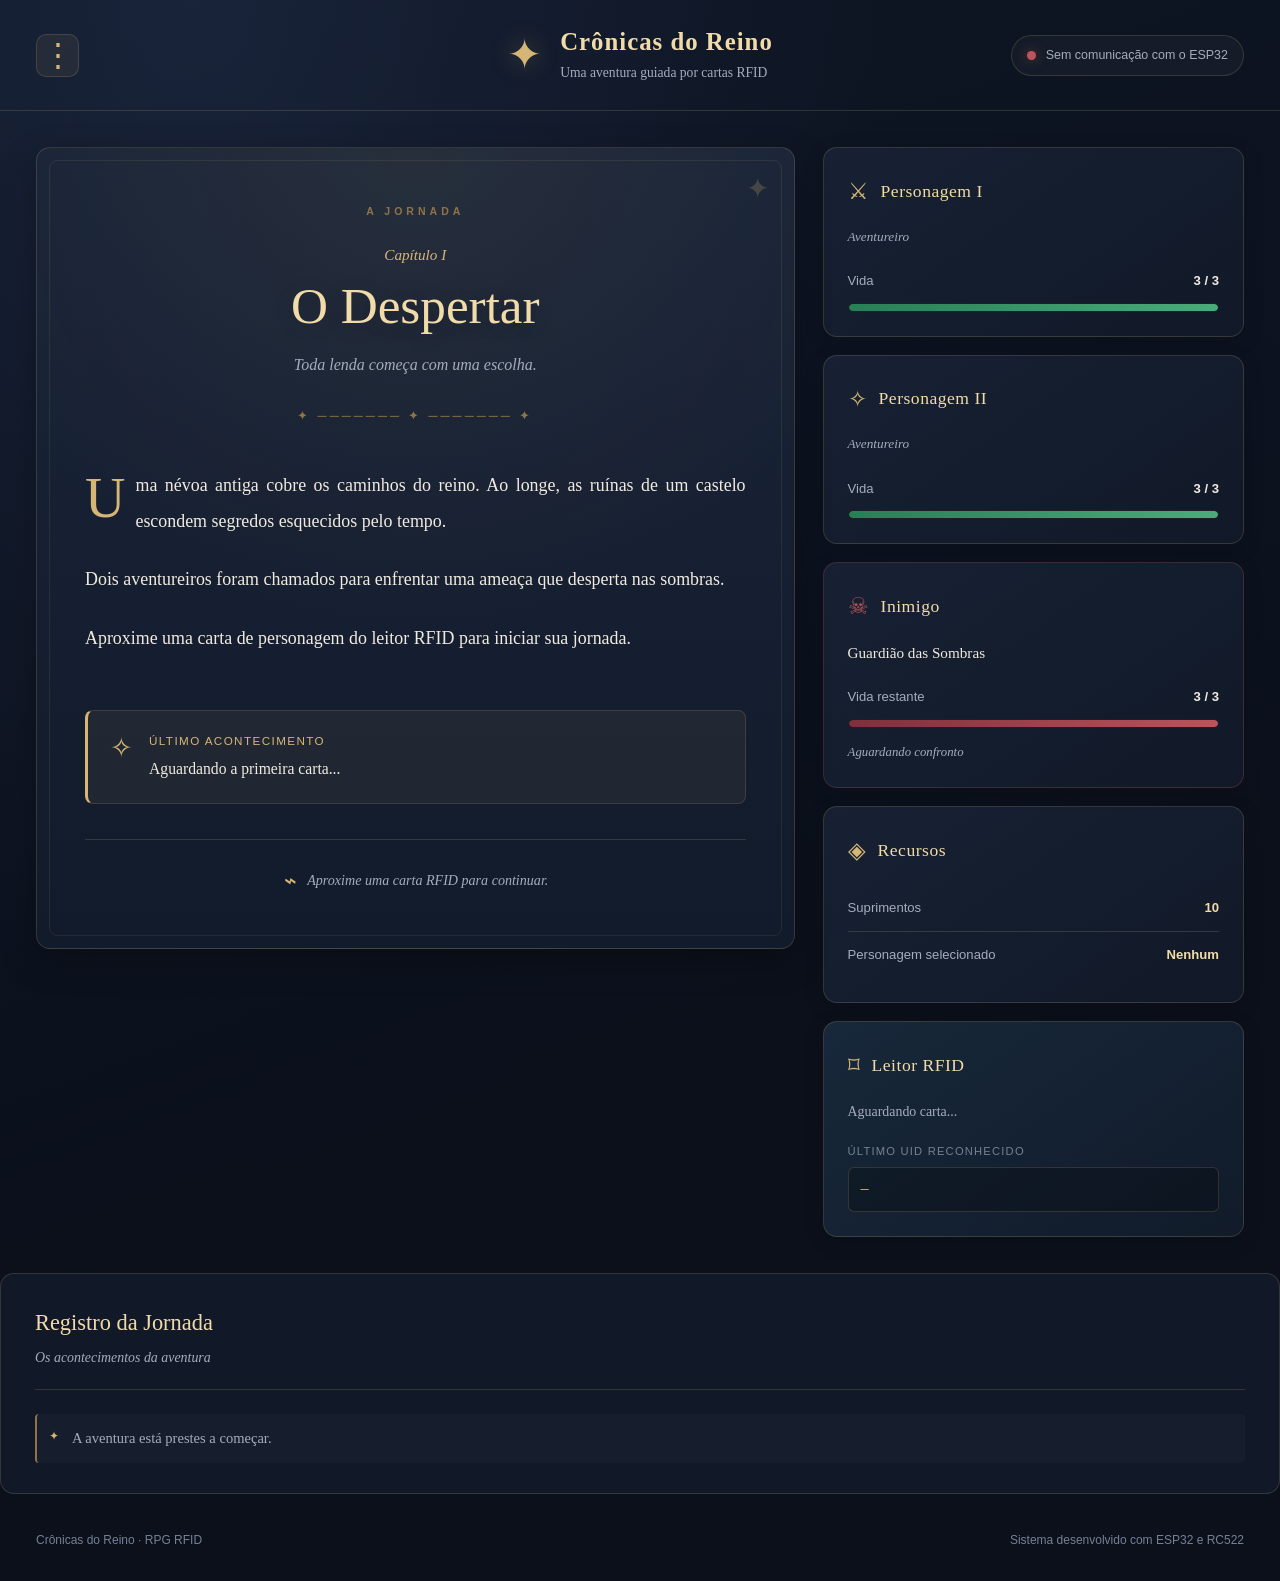
==== data/index.html @ 1817a009 "Commit interface" ====
<!DOCTYPE html>
<html lang="pt-BR">
<head>
    <meta charset="UTF-8">
    <meta name="viewport" content="width=device-width, initial-scale=1.0">

    <title>RPG RFID | Crônicas do Reino</title>

    <link rel="stylesheet" href="style.css">
    <script src="script.js" defer></script>
</head>

<body>

    <!-- CABEÇALHO -->
    
<header class="cabecalho">

    <!-- Botão que abre o menu -->
    <button
        type="button"
        id="botao-menu"
        class="botao-menu"
        aria-label="Abrir menu de histórias"
        aria-controls="menu-historias"
        aria-expanded="false">
        &#8942;
    </button>

    <!-- Título centralizado -->
    <div class="marca">
        <span class="marca-simbolo" aria-hidden="true">✦</span>

        <div>
            <h1>Crônicas do Reino</h1>
            <p>Uma aventura guiada por cartas RFID</p>
        </div>
    </div>

    <!-- Conexão com ESP32 -->
    <div class="conexao" role="status">
        <span
            id="indicador-conexao"
            class="indicador-conexao"></span>

        <span id="status-conexao">
            Conectando ao ESP32...
        </span>
    </div>

</header>


<!-- Fundo escuro ao abrir o menu -->
<div
    id="fundo-menu"
    class="fundo-menu"
    hidden>
</div>

<!-- Menu lateral de histórias -->
<aside
    id="menu-historias"
    class="menu-historias"
    aria-label="Editor de histórias"
    hidden>

    <div class="menu-cabecalho">
        <div>
            <span class="etiqueta">ARQUIVOS DO REINO</span>
            <h2>Livro das Crônicas</h2>
        </div>

        <button
            type="button"
            id="fechar-menu"
            class="fechar-menu"
            aria-label="Fechar menu">
            &times;
        </button>
    </div>

    <p class="menu-descricao">
        Registre as lendas do reino e o passado
        dos aventureiros.
    </p>
  <a href="./campanha.html" class="link-campanha">
    📖 Iniciar campanha
</a>

    <!-- História geral -->
    <section class="secao-historia">
        <h3>✦ História do RPG</h3>

        <label for="editor-historia-rpg">
            História do reino
        </label>

        <textarea
            id="editor-historia-rpg"
            rows="7"
            placeholder="Há muito tempo, um reino nasceu entre as montanhas..."></textarea>

        <button
            type="button"
            class="botao-salvar"
            data-historia="rpg">
            Salvar história
        </button>

        <div class="historia-salva">
            <h4>História registrada</h4>

            <p id="visualizacao-rpg">
                Nenhuma história registrada.
            </p>
        </div>
    </section>

    <!-- Personagem 1 -->
    <section class="secao-historia">
        <h3>⚔ Personagem I</h3>

        <label for="editor-historia-p1">
            Passado do primeiro aventureiro
        </label>

        <textarea
            id="editor-historia-p1"
            rows="6"
            placeholder="Antes de iniciar sua jornada, este aventureiro..."></textarea>

        <button
            type="button"
            class="botao-salvar"
            data-historia="p1">
            Salvar personagem
        </button>

        <div class="historia-salva">
            <h4>História registrada</h4>

            <p id="visualizacao-p1">
                Nenhuma história registrada.
            </p>
        </div>
    </section>

    <!-- Personagem 2 -->
    <section class="secao-historia">
        <h3>✧ Personagem II</h3>

        <label for="editor-historia-p2">
            Passado do segundo aventureiro
        </label>

        <textarea
            id="editor-historia-p2"
            rows="6"
            placeholder="Seu destino mudou quando descobriu..."></textarea>

        <button
            type="button"
            class="botao-salvar"
            data-historia="p2">
            Salvar personagem
        </button>

        <div class="historia-salva">
            <h4>História registrada</h4>

            <p id="visualizacao-p2">
                Nenhuma história registrada.
            </p>
        </div>
    </section>

    <p id="mensagem-salvamento"
       class="mensagem-salvamento"
       role="status"
       aria-live="polite"></p>

</aside>


    <!-- CONTEÚDO PRINCIPAL -->
    <main class="layout-jogo">

        <!-- ÁREA DA HISTÓRIA -->
        <section class="painel-narrativa"
                 aria-labelledby="titulo-capitulo">

            <div class="cabecalho-capitulo">
                <span class="etiqueta">A JORNADA</span>

                <p id="numero-capitulo">
                    Capítulo I
                </p>

                <h2 id="titulo-capitulo">
                    O Despertar
                </h2>

                <p id="subtitulo-capitulo">
                    Toda lenda começa com uma escolha.
                </p>
            </div>

            <!-- TEXTO DA NARRATIVA -->
            <article class="historia">
                <div id="texto-narrativa"
                     class="texto-narrativa"
                     aria-live="polite"
                     aria-atomic="true">

                    <p>
                        Uma névoa antiga cobre os caminhos
                        do reino. Ao longe, as ruínas de
                        um castelo escondem segredos
                        esquecidos pelo tempo.
                    </p>

                    <p>
                        Dois aventureiros foram chamados
                        para enfrentar uma ameaça que
                        desperta nas sombras.
                    </p>

                    <p>
                        Aproxime uma carta de personagem
                        do leitor RFID para iniciar
                        sua jornada.
                    </p>

                </div>
            </article>

            <!-- EVENTO MAIS RECENTE -->
            <div class="evento-atual"
                 role="status"
                 aria-live="polite">

                <span class="evento-icone"
                      aria-hidden="true">✧</span>

                <div>
                    <h3>Último acontecimento</h3>

                    <p id="mensagem-evento">
                        Aguardando a primeira carta...
                    </p>
                </div>
            </div>

            <!-- ORIENTAÇÃO AO JOGADOR -->
            <footer class="rodape-narrativa">
                <span aria-hidden="true">⌁</span>

                <p id="instrucao-jogador">
                    Aproxime uma carta RFID para continuar.
                </p>
            </footer>

        </section>

        <!-- PAINEL LATERAL DO RPG -->
        <aside class="painel-rpg"
               aria-label="Informações do jogo">

            <!-- PERSONAGEM 1 -->
            <section class="cartao personagem"
                     id="cartao-personagem-1">

                <div class="titulo-cartao">
                    <span aria-hidden="true">⚔</span>
                    <h2>Personagem I</h2>
                </div>

                <p class="classe-personagem">
                    Aventureiro
                </p>

                <div class="informacao-status">
                    <span>Vida</span>

                    <strong id="vida-personagem-1">
                        3 / 3
                    </strong>
                </div>

                <div class="barra-vida"
                     role="progressbar"
                     id="barra-vida-personagem-1"
                     aria-label="Vida do personagem 1"
                     aria-valuemin="0"
                     aria-valuemax="3"
                     aria-valuenow="3">

                    <div class="preenchimento-vida"
                         id="progresso-vida-personagem-1"
                         style="width: 100%;">
                    </div>
                </div>

            </section>

            <!-- PERSONAGEM 2 -->
            <section class="cartao personagem"
                     id="cartao-personagem-2">

                <div class="titulo-cartao">
                    <span aria-hidden="true">✧</span>
                    <h2>Personagem II</h2>
                </div>

                <p class="classe-personagem">
                    Aventureiro
                </p>

                <div class="informacao-status">
                    <span>Vida</span>

                    <strong id="vida-personagem-2">
                        3 / 3
                    </strong>
                </div>

                <div class="barra-vida"
                     role="progressbar"
                     id="barra-vida-personagem-2"
                     aria-label="Vida do personagem 2"
                     aria-valuemin="0"
                     aria-valuemax="3"
                     aria-valuenow="3">

                    <div class="preenchimento-vida"
                         id="progresso-vida-personagem-2"
                         style="width: 100%;">
                    </div>
                </div>

            </section>

            <!-- INIMIGO -->
            <section class="cartao cartao-inimigo">

                <div class="titulo-cartao">
                    <span aria-hidden="true">☠</span>
                    <h2>Inimigo</h2>
                </div>

                <p id="nome-inimigo"
                   class="nome-inimigo">
                    Guardião das Sombras
                </p>

                <div class="informacao-status">
                    <span>Vida restante</span>

                    <strong id="vida-inimigo">
                        3 / 3
                    </strong>
                </div>

                <div class="barra-vida barra-inimigo"
                     role="progressbar"
                     id="barra-vida-inimigo"
                     aria-label="Vida do inimigo"
                     aria-valuemin="0"
                     aria-valuemax="3"
                     aria-valuenow="3">

                    <div class="preenchimento-vida"
                         id="progresso-vida-inimigo"
                         style="width: 100%;">
                    </div>
                </div>

                <p id="status-inimigo"
                   class="status-inimigo">
                    Aguardando confronto
                </p>
            </section>

            <!-- RECURSOS -->
            <section class="cartao recursos">

                <div class="titulo-cartao">
                    <span aria-hidden="true">◈</span>
                    <h2>Recursos</h2>
                </div>

                <div class="recurso-item">
                    <span>Suprimentos</span>

                    <strong id="quantidade-suprimentos">
                        10
                    </strong>
                </div>

                <div class="recurso-item">
                    <span>Personagem selecionado</span>

                    <strong id="personagem-selecionado">
                        Nenhum
                    </strong>
                </div>

            </section>

            <!-- ÚLTIMA CARTA -->
            <section class="cartao leitor-rfid">

                <div class="titulo-cartao">
                    <span aria-hidden="true">⌑</span>
                    <h2>Leitor RFID</h2>
                </div>

                <p id="status-leitor">
                    Aguardando carta...
                </p>

                <p class="rotulo-uid">
                    Último UID reconhecido
                </p>

                <code id="ultimo-uid">
                    —
                </code>

            </section>

        </aside>
    </main>

    <!-- REGISTRO DOS ACONTECIMENTOS -->
    <section class="historico-jogo"
             aria-labelledby="titulo-historico">

        <div class="cabecalho-historico">
            <h2 id="titulo-historico">
                Registro da Jornada
            </h2>

            <p>Os acontecimentos da aventura</p>
        </div>

        <ol id="lista-eventos"
            class="lista-eventos"
            aria-live="polite"
            aria-relevant="additions">

            <li>
                A aventura está prestes a começar.
            </li>

        </ol>
    </section>

    <footer class="rodape-pagina">
        <p>
            Crônicas do Reino · RPG RFID
        </p>

        <p>
            Sistema desenvolvido com ESP32 e RC522
        </p>
    </footer>

</body>
</html>
---- data/style.css ----
/* =====================================================
   RPG RFID — CRÔNICAS DO REINO
   Arquivo: style.css
   ===================================================== */

/* ---------- VARIÁVEIS ---------- */

:root {
    --fundo: #0b101b;
    --fundo-secundario: #111928;
    --painel: #172133;
    --painel-claro: #1d2a40;

    --dourado: #d6b675;
    --dourado-claro: #f1dba8;
    --dourado-escuro: #907348;

    --texto: #f1ebdf;
    --texto-secundario: #a5adbd;
    --texto-suave: #758197;

    --borda: rgba(214, 182, 117, 0.18);

    --vida: #48ad7a;
    --vida-inimigo: #bd535b;
    --alerta: #d89b4f;

    --sombra: 0 12px 35px rgba(0, 0, 0, 0.28);

    --raio: 14px;
    --transicao: 250ms ease;
}

/* ---------- RESET ---------- */

* {
    margin: 0;
    padding: 0;
    box-sizing: border-box;
}

html {
    scroll-behavior: smooth;
}

body {
    min-height: 100vh;

    background:
        radial-gradient(
            ellipse at 15% 0%,
            rgba(51, 66, 105, 0.30),
            transparent 45%
        ),
        linear-gradient(
            160deg,
            #0e1625,
            var(--fundo) 65%
        );

    color: var(--texto);

    font-family:
        Georgia,
        "Times New Roman",
        serif;

    line-height: 1.7;
}

::selection {
    background: var(--dourado);
    color: var(--fundo);
}

/* ---------- CABEÇALHO ---------- */
.cabecalho {
    max-width: 1440px;
    margin: 0 auto;
    padding: 26px 36px;

    display: flex;
    justify-content: space-between;
    align-items: center;
    gap: 24px;

    border-bottom: 1px solid var(--borda);
}

.marca {
    display: flex;
    align-items: center;
    gap: 18px;
}

.marca-simbolo {
    color: var(--dourado);
    font-size: 42px;
    line-height: 1;

    text-shadow:
        0 0 25px rgba(214, 182, 117, 0.35);
}

.marca h1 {
    color: var(--dourado-claro);
    font-size: 1.55rem;
    letter-spacing: 1px;
    line-height: 1.3;
}

.marca p {
    margin-top: 3px;
    color: var(--texto-secundario);
    font-size: 0.85rem;
}

.conexao {
    display: flex;
    align-items: center;
    gap: 10px;

    padding: 9px 15px;

    background: rgba(255, 255, 255, 0.035);
    border: 1px solid var(--borda);
    border-radius: 30px;

    color: var(--texto-secundario);
    font-family: Arial, sans-serif;
    font-size: 0.78rem;
    white-space: nowrap;
}

.indicador-conexao {
    width: 9px;
    height: 9px;
    flex-shrink: 0;

    background: var(--alerta);
    border-radius: 50%;

    box-shadow: 0 0 10px rgba(216, 155, 79, 0.35);
}

.conexao.conectado .indicador-conexao {
    background: var(--vida);
    box-shadow: 0 0 12px rgba(72, 173, 122, 0.5);
}

.conexao.desconectado .indicador-conexao {
    background: var(--vida-inimigo);
    box-shadow: 0 0 12px rgba(189, 83, 91, 0.5);
}

/* ---------- LAYOUT PRINCIPAL ---------- */

.layout-jogo {
    max-width: 1440px;
    margin: 0 auto;
    padding: 36px;

    display: grid;
    grid-template-columns: minmax(0, 1.8fr) minmax(290px, 1fr);
    gap: 28px;

    align-items: start;
}

/* ---------- PAINEL NARRATIVO ---------- */

.painel-narrativa {
    position: relative;
    overflow: hidden;

    display: flex;
    flex-direction: column;

    min-height: 680px;

    padding: 48px;

    background:
        radial-gradient(
            circle at 50% 0%,
            rgba(214, 182, 117, 0.075),
            transparent 55%
        ),
        linear-gradient(
            180deg,
            #192438,
            #121b2b
        );

    border: 1px solid var(--borda);
    border-radius: var(--raio);

    box-shadow: var(--sombra);
}

.painel-narrativa::before {
    content: "";

    position: absolute;
    inset: 12px;

    border: 1px solid rgba(214, 182, 117, 0.10);
    border-radius: 8px;

    pointer-events: none;
}

.painel-narrativa::after {
    content: "✦";

    position: absolute;
    top: 17px;
    right: 25px;

    color: rgba(214, 182, 117, 0.22);
    font-size: 28px;

    pointer-events: none;
}

/* ---------- TÍTULO DO CAPÍTULO ---------- */

.cabecalho-capitulo {
    text-align: center;
    margin-bottom: 40px;
}

.etiqueta {
    display: inline-block;

    color: var(--dourado-escuro);

    font-family: Arial, sans-serif;
    font-size: 0.66rem;
    font-weight: bold;

    letter-spacing: 4px;
}

#numero-capitulo {
    margin-top: 18px;

    color: var(--dourado);
    font-size: 0.95rem;
    font-style: italic;
}

#titulo-capitulo {
    margin-top: 8px;

    color: var(--dourado-claro);

    font-size: clamp(2rem, 4vw, 3.2rem);
    font-weight: normal;
    line-height: 1.2;

    text-shadow: 0 3px 20px rgba(0, 0, 0, 0.2);
}

#subtitulo-capitulo {
    margin-top: 14px;

    color: var(--texto-secundario);
    font-style: italic;
    font-size: 1rem;
}

.cabecalho-capitulo::after {
    content: "✦ ─────── ✦ ─────── ✦";

    display: block;
    margin-top: 28px;

    color: var(--dourado-escuro);
    font-size: 0.8rem;
    letter-spacing: 3px;
}

/* ---------- TEXTO DA HISTÓRIA ---------- */

.historia {
    flex: 1;
}

.texto-narrativa {
    max-width: 690px;
    margin: 0 auto;

    color: var(--texto);
    font-size: 1.12rem;

    line-height: 2;
    text-align: justify;
    overflow-wrap: anywhere;
}

.texto-narrativa p {
    margin-bottom: 23px;
}

.texto-narrativa p:first-child::first-letter {
    float: left;

    padding: 4px 10px 0 0;

    color: var(--dourado);
    font-size: 3.5rem;
    line-height: 0.95;
}

.texto-narrativa.atualizando {
    animation: aparecerTexto 500ms ease both;
}

@keyframes aparecerTexto {
    from {
        opacity: 0;
        transform: translateY(8px);
    }

    to {
        opacity: 1;
        transform: translateY(0);
    }
}

/* ---------- ÚLTIMO ACONTECIMENTO ---------- */

.evento-atual {
    display: flex;
    align-items: flex-start;
    gap: 16px;

    margin-top: 30px;
    padding: 20px 22px;

    background: rgba(214, 182, 117, 0.065);

    border: 1px solid rgba(214, 182, 117, 0.17);
    border-left: 3px solid var(--dourado);

    border-radius: 8px;
}

.evento-icone {
    color: var(--dourado);
    font-size: 1.7rem;
    line-height: 1.3;
}

.evento-atual h3 {
    margin-bottom: 5px;

    color: var(--dourado);
    font-family: Arial, sans-serif;
    font-size: 0.73rem;
    font-weight: normal;

    letter-spacing: 1.4px;
    text-transform: uppercase;
}

#mensagem-evento {
    color: var(--texto);
    font-size: 0.98rem;
}

/* ---------- RODAPÉ DA NARRATIVA ---------- */

.rodape-narrativa {
    display: flex;
    align-items: center;
    justify-content: center;
    gap: 12px;

    margin-top: 35px;
    padding-top: 22px;

    border-top: 1px solid var(--borda);

    color: var(--texto-secundario);
    font-style: italic;
    font-size: 0.88rem;
    text-align: center;
}

.rodape-narrativa span {
    color: var(--dourado);
    font-size: 1.4rem;
}

/* ---------- PAINEL LATERAL ---------- */

.painel-rpg {
    display: flex;
    flex-direction: column;
    gap: 18px;
}

.cartao {
    padding: 24px;

    background:
        linear-gradient(
            145deg,
            var(--painel),
            var(--fundo-secundario)
        );

    border: 1px solid var(--borda);
    border-radius: var(--raio);

    box-shadow: 0 5px 20px rgba(0, 0, 0, 0.15);

    transition:
        border-color var(--transicao),
        box-shadow var(--transicao),
        transform var(--transicao);
}

.titulo-cartao {
    display: flex;
    align-items: center;
    gap: 12px;

    margin-bottom: 14px;
}

.titulo-cartao > span {
    color: var(--dourado);
    font-size: 1.45rem;
}

.titulo-cartao h2 {
    color: var(--dourado-claro);
    font-size: 1.1rem;
    font-weight: normal;
    letter-spacing: 0.5px;
}

/* ---------- PERSONAGENS ---------- */

.classe-personagem {
    margin-bottom: 22px;

    color: var(--texto-secundario);
    font-size: 0.83rem;
    font-style: italic;
}

.personagem.selecionado {
    border-color: rgba(214, 182, 117, 0.8);

    box-shadow:
        0 0 0 1px rgba(214, 182, 117, 0.15),
        0 0 25px rgba(214, 182, 117, 0.10);
}

.personagem.selecionado .titulo-cartao h2 {
    color: #ffe7ad;
}

.personagem.selecionado::after {
    content: "PERSONAGEM ATIVO";

    display: block;
    margin-top: 17px;

    color: var(--dourado);

    font-family: Arial, sans-serif;
    font-size: 0.66rem;
    letter-spacing: 1.8px;
    text-align: right;
}

/* ---------- VIDA ---------- */

.informacao-status {
    display: flex;
    align-items: center;
    justify-content: space-between;
    gap: 12px;

    margin-bottom: 10px;

    font-family: Arial, sans-serif;
    font-size: 0.82rem;
}

.informacao-status span {
    color: var(--texto-secundario);
}

.informacao-status strong {
    color: var(--texto);
    font-weight: 600;
}

.barra-vida {
    height: 9px;
    overflow: hidden;

    background: #080e18;

    border: 1px solid rgba(255, 255, 255, 0.075);
    border-radius: 50px;
}

.preenchimento-vida {
    height: 100%;
    width: 100%;
    max-width: 100%;

    background:
        linear-gradient(
            90deg,
            #287f56,
            var(--vida)
        );

    border-radius: inherit;

    transition: width 500ms ease;
}

.barra-inimigo .preenchimento-vida {
    background:
        linear-gradient(
            90deg,
            #812e3c,
            var(--vida-inimigo)
        );
}

/* ---------- INIMIGO ---------- */

.cartao-inimigo {
    border-color: rgba(189, 83, 91, 0.25);
}

.cartao-inimigo .titulo-cartao > span {
    color: var(--vida-inimigo);
}

.nome-inimigo {
    margin-bottom: 20px;

    color: var(--texto);
    font-size: 0.95rem;
}

.status-inimigo {
    margin-top: 14px;

    color: var(--texto-secundario);
    font-size: 0.8rem;
    font-style: italic;
}

.cartao-inimigo.derrotado {
    opacity: 0.72;
    border-color: rgba(72, 173, 122, 0.45);
}

.cartao-inimigo.derrotado .status-inimigo {
    color: var(--vida);
}

/* ---------- RECURSOS ---------- */

.recurso-item {
    display: flex;
    justify-content: space-between;
    align-items: center;
    gap: 15px;

    padding: 12px 0;

    font-family: Arial, sans-serif;
    font-size: 0.82rem;
}

.recurso-item + .recurso-item {
    border-top: 1px solid var(--borda);
}

.recurso-item span {
    color: var(--texto-secundario);
}

.recurso-item strong {
    color: var(--dourado-claro);
    font-weight: 600;
    text-align: right;
}

/* ---------- LEITOR RFID ---------- */

.leitor-rfid {
    background:
        linear-gradient(
            145deg,
            #17283a,
            #111b2a
        );
}

#status-leitor {
    color: var(--texto-secundario);
    font-size: 0.87rem;
}

.rotulo-uid {
    margin-top: 18px;
    margin-bottom: 6px;

    color: var(--texto-suave);

    font-family: Arial, sans-serif;
    font-size: 0.7rem;
    text-transform: uppercase;
    letter-spacing: 1.2px;
}

#ultimo-uid {
    display: block;

    padding: 10px 12px;

    background: rgba(0, 0, 0, 0.25);
    border: 1px solid var(--borda);
    border-radius: 6px;

    color: var(--dourado);

    font-family: Consolas, monospace;
    font-size: 0.85rem;
    letter-spacing: 1px;

    overflow-wrap: anywhere;
}

/* ---------- HISTÓRICO ---------- */

.historico-jogo {
    max-width: 1368px;
    margin: 0 auto 36px;
    padding: 30px 34px;

    background: var(--fundo-secundario);

    border: 1px solid var(--borda);
    border-radius: var(--raio);
}

.cabecalho-historico {
    padding-bottom: 20px;
    border-bottom: 1px solid var(--borda);
}

.cabecalho-historico h2 {
    color: var(--dourado-claro);
    font-size: 1.4rem;
    font-weight: normal;
}

.cabecalho-historico p {
    margin-top: 4px;

    color: var(--texto-secundario);
    font-size: 0.87rem;
    font-style: italic;
}

.lista-eventos {
    list-style: none;

    display: flex;
    flex-direction: column;
    gap: 12px;

    margin-top: 24px;
}

.lista-eventos li {
    position: relative;

    padding: 12px 16px 12px 35px;

    background: rgba(255, 255, 255, 0.025);
    border-left: 2px solid var(--dourado-escuro);
    border-radius: 4px;

    color: var(--texto-secundario);
    font-size: 0.91rem;

    animation: aparecerTexto 400ms ease both;
}

.lista-eventos li::before {
    content: "✦";

    position: absolute;
    top: 12px;
    left: 12px;

    color: var(--dourado);
    font-size: 0.75rem;
}

/* ---------- RODAPÉ ---------- */

.rodape-pagina {
    display: flex;
    justify-content: space-between;
    gap: 15px;

    max-width: 1440px;
    margin: 0 auto;
    padding: 0 36px 30px;

    color: var(--texto-suave);
    font-family: Arial, sans-serif;
    font-size: 0.75rem;
}

/* ---------- EFEITOS DE ATUALIZAÇÃO ---------- */

.cartao.evento-destaque {
    animation: destacarCartao 800ms ease;
}

@keyframes destacarCartao {
    0% {
        border-color: var(--dourado);
        box-shadow: 0 0 24px rgba(214, 182, 117, 0.28);
    }

    100% {
        border-color: var(--borda);
        box-shadow: 0 5px 20px rgba(0, 0, 0, 0.15);
    }
}

/* ---------- TABLETS ---------- */

@media (max-width: 1000px) {

    .layout-jogo {
        grid-template-columns: 1fr;
    }

    .painel-narrativa {
        min-height: 520px;
    }

    .painel-rpg {
        display: grid;
        grid-template-columns: repeat(2, minmax(0, 1fr));
    }

    .historico-jogo {
        margin-left: 36px;
        margin-right: 36px;
    }
}

/* ---------- CELULARES ---------- */

@media (max-width: 640px) {

    .cabecalho {
        padding: 20px;
        flex-direction: column;
        align-items: flex-start;
    }

    .marca-simbolo {
        font-size: 32px;
    }

    .marca h1 {
        font-size: 1.22rem;
    }

    .layout-jogo {
        padding: 18px;
        gap: 20px;
    }

    .painel-narrativa {
        padding: 34px 24px;
        min-height: auto;
    }

    #titulo-capitulo {
        font-size: 2.15rem;
    }

    .cabecalho-capitulo {
        margin-bottom: 28px;
    }

    .texto-narrativa {
        font-size: 1rem;
        line-height: 1.85;
        text-align: left;
    }

    .texto-narrativa p:first-child::first-letter {
        font-size: 2.8rem;
    }

    .evento-atual {
        padding: 16px;
    }

    .painel-rpg {
        grid-template-columns: 1fr;
    }

    .cartao {
        padding: 20px;
    }

    .historico-jogo {
        margin: 0 18px 28px;
        padding: 24px 20px;
    }

    .rodape-pagina {
        flex-direction: column;
        padding: 0 20px 25px;
    }
}

/* ---------- ACESSIBILIDADE ---------- */

@media (prefers-reduced-motion: reduce) {

    *,
    *::before,
    *::after {
        animation-duration: 0.01ms !important;
        transition-duration: 0.01ms !important;
        scroll-behavior: auto !important;
    }
}


/* ===========================================
   CABEÇALHO COM TÍTULO CENTRALIZADO
   =========================================== */

.cabecalho {
    display: grid;
    grid-template-columns: 1fr auto 1fr;
    align-items: center;
    gap: 20px;
}

.botao-menu {
    grid-column: 1;
    justify-self: start;

    display: flex;
    justify-content: center;
    align-items: center;

    width: 43px;
    height: 43px;

    background: rgba(214, 182, 117, 0.08);
    border: 1px solid var(--borda);
    border-radius: 10px;

    color: var(--dourado);
    font-size: 2rem;
    line-height: 1;

    cursor: pointer;
    transition: 250ms ease;
}

.botao-menu:hover {
    background: rgba(214, 182, 117, 0.18);
    border-color: var(--dourado);
}

.botao-menu:focus-visible,
.fechar-menu:focus-visible,
.botao-salvar:focus-visible {
    outline: 2px solid var(--dourado-claro);
    outline-offset: 3px;
}

.marca {
    grid-column: 2;
    justify-self: center;
}

.conexao {
    grid-column: 3;
    justify-self: end;
}

/* ===========================================
   FUNDO ESCURO DO MENU
   =========================================== */

.fundo-menu {
    position: fixed;
    inset: 0;

    z-index: 999;

    background: rgba(0, 0, 0, 0.65);
    backdrop-filter: blur(4px);
}

.fundo-menu[hidden],
.menu-historias[hidden] {
    display: none;
}

/* ===========================================
   MENU LATERAL
   =========================================== */

.menu-historias {
    position: fixed;
    top: 0;
    left: 0;

    z-index: 1000;

    width: min(430px, 100%);
    height: 100vh;
    height: 100dvh;

    overflow-y: auto;

    padding: 30px 25px 45px;

    background:
        radial-gradient(
            circle at top left,
            rgba(214, 182, 117, 0.09),
            transparent 45%
        ),
        linear-gradient(
            180deg,
            #1b263b,
            #0d1422
        );

    border-right: 1px solid var(--dourado-escuro);

    box-shadow: 10px 0 45px rgba(0, 0, 0, 0.5);

    animation: abrirMenu 300ms ease both;
}

@keyframes abrirMenu {
    from {
        opacity: 0;
        transform: translateX(-30px);
    }

    to {
        opacity: 1;
        transform: translateX(0);
    }
}

/* ===========================================
   CABEÇALHO DO MENU
   =========================================== */

.menu-cabecalho {
    display: flex;
    justify-content: space-between;
    align-items: flex-start;
    gap: 15px;
}

.menu-cabecalho h2 {
    margin-top: 10px;

    color: var(--dourado-claro);
    font-size: 1.65rem;
    font-weight: normal;
}

.fechar-menu {
    width: 38px;
    height: 38px;

    background: transparent;
    border: 1px solid var(--borda);
    border-radius: 8px;

    color: var(--dourado);
    font-size: 1.8rem;
    cursor: pointer;
}

.fechar-menu:hover {
    background: rgba(214, 182, 117, 0.12);
}

.menu-descricao {
    margin: 20px 0 30px;

    color: var(--texto-secundario);
    font-size: 0.9rem;
    font-style: italic;
}

/* ===========================================
   SEÇÕES DE HISTÓRIA
   =========================================== */

.secao-historia {
    margin-bottom: 26px;
    padding: 22px;

    background: rgba(255, 255, 255, 0.025);
    border: 1px solid var(--borda);
    border-radius: 12px;
}

.secao-historia h3 {
    margin-bottom: 20px;

    color: var(--dourado-claro);
    font-size: 1.12rem;
    font-weight: normal;
}

.secao-historia label {
    display: block;
    margin-bottom: 10px;

    color: var(--texto-secundario);
    font-size: 0.82rem;
}

.secao-historia textarea {
    display: block;
    width: 100%;
    min-height: 130px;

    padding: 14px;
    resize: vertical;

    background: #0c1422;
    border: 1px solid rgba(214, 182, 117, 0.22);
    border-radius: 8px;

    color: var(--texto);
    font-family: Georgia, serif;
    font-size: 0.94rem;
    line-height: 1.7;

    outline: none;
    transition: border-color 200ms ease;
}

.secao-historia textarea:focus {
    border-color: var(--dourado);
}

.secao-historia textarea::placeholder {
    color: #748095;
}

/* ===========================================
   BOTÕES DE SALVAR
   =========================================== */

.botao-salvar {
    display: block;
    width: 100%;
    margin-top: 14px;
    padding: 12px 18px;

    background: #c5a468;
    border: 1px solid #e2c58f;
    border-radius: 8px;

    color: #141a24;
    font-family: Georgia, serif;
    font-size: 0.92rem;
    font-weight: bold;

    cursor: pointer;
    transition: 200ms ease;
}

.botao-salvar:hover {
    background: #f1dba8;
}

/* ===========================================
   VISUALIZAÇÃO DAS HISTÓRIAS
   =========================================== */

.historia-salva {
    margin-top: 20px;
    padding-top: 16px;

    border-top: 1px solid var(--borda);
}

.historia-salva h4 {
    margin-bottom: 10px;

    color: var(--dourado);
    font-size: 0.85rem;
    font-weight: normal;
}

.historia-salva p {
    color: var(--texto-secundario);

    font-size: 0.9rem;
    line-height: 1.8;

    white-space: pre-wrap;
    overflow-wrap: anywhere;
}

.mensagem-salvamento {
    min-height: 24px;

    color: var(--vida);
    font-size: 0.85rem;
    text-align: center;
}

/* Impede rolagem da página enquanto menu está aberto */
body.menu-aberto {
    overflow: hidden;
}

/* ===========================================
   RESPONSIVIDADE DO CABEÇALHO
   =========================================== */

@media (max-width: 900px) {
    .cabecalho {
        grid-template-columns: auto minmax(0, 1fr);
    }

    .marca {
        grid-column: 2;
        justify-self: center;
        min-width: 0;
    }

    .conexao {
        grid-column: 1 / -1;
        justify-self: center;
    }
}

@media (max-width: 640px) {
    .cabecalho {
        flex-direction: initial;
        align-items: center;
        padding: 20px;
    }

    .marca-simbolo {
        display: none;
    }

    .marca {
        text-align: center;
    }

    .marca h1 {
        font-size: 1.1rem;
    }

    .marca p {
        font-size: 0.72rem;
    }

    .menu-historias {
        padding: 25px 18px;
    }

    .secao-historia {
        padding: 17px;
    }
}

@media (prefers-reduced-motion: reduce) {
    .menu-historias {
        animation: none;
    }
}

.link-campanha {
    display: block;
    margin: 20px 0 28px;
    padding: 15px 20px;
    color: #f1dba8;
    background: rgba(214, 182, 117, 0.1);
    border: 1px solid #907348;
    border-radius: 10px;
    text-decoration: none;
    text-align: center;
    font-size: 1.05rem;
    transition: 200ms ease;
}

.link-campanha:hover {
    background: rgba(214, 182, 117, 0.22);
    border-color: #f1dba8;
}
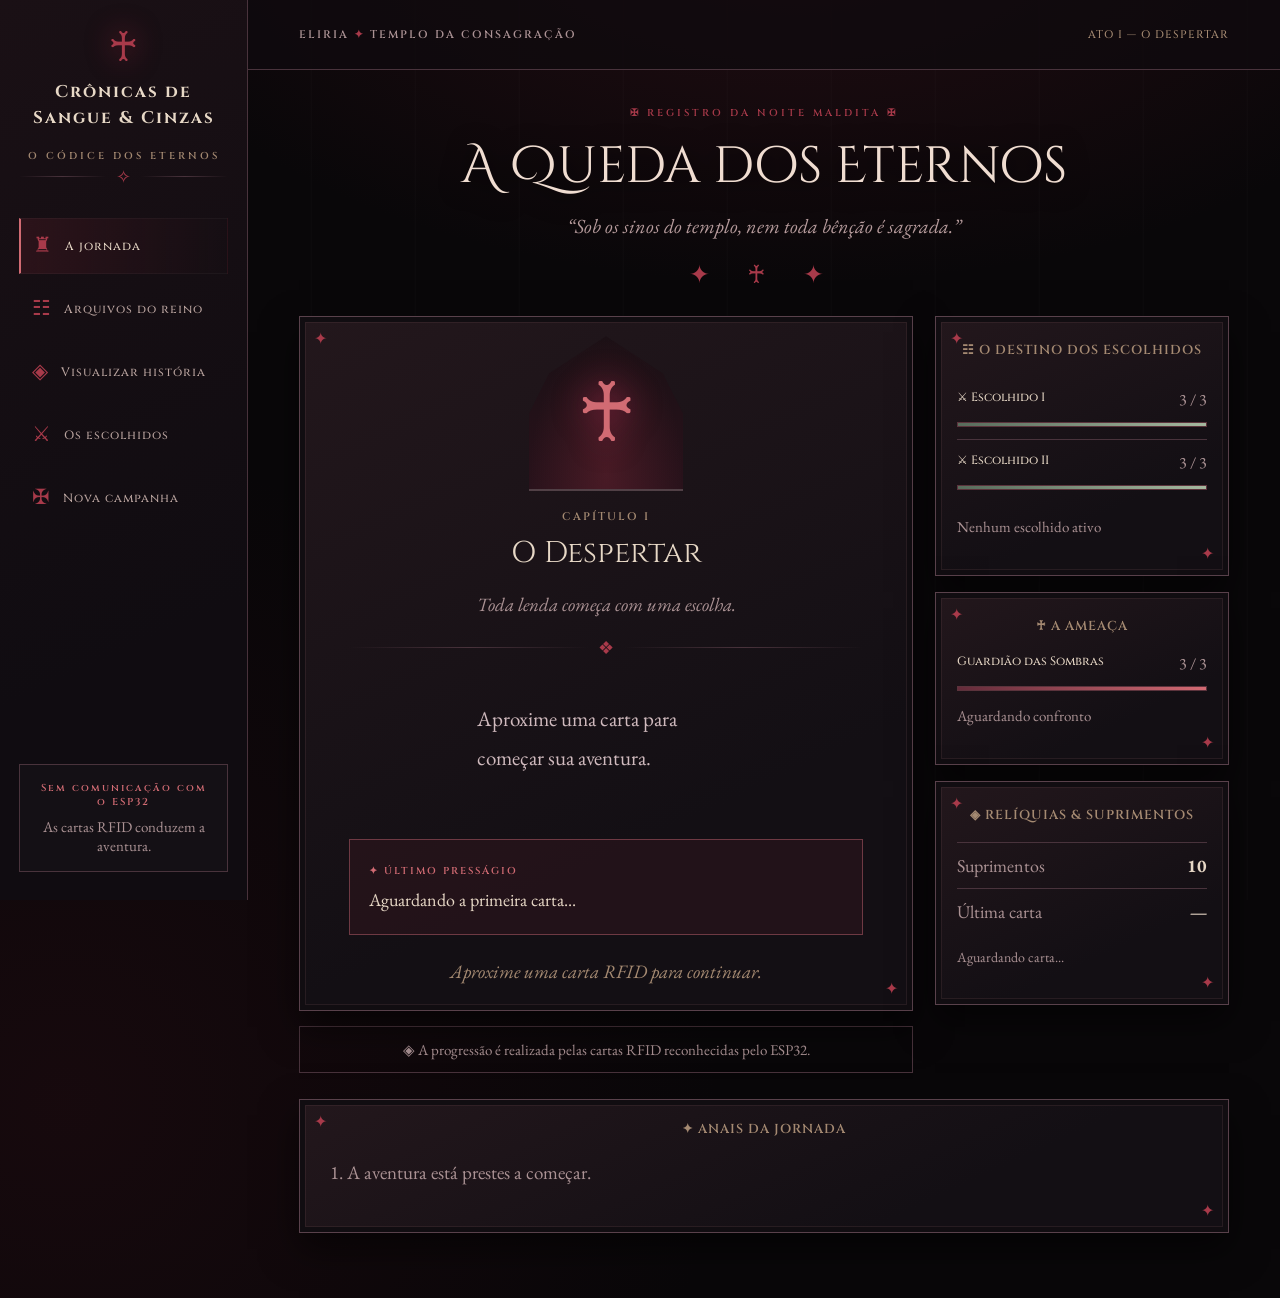
==== commit 071b6105: "feat: implementa interface gotica do RPG RFID" ====
--- a/data/index.html
+++ b/data/index.html
@@ -1,11 +1,25 @@
 
 <!DOCTYPE html>
 <html lang="pt-BR">
+
 <head>
     <meta charset="UTF-8">
-    <meta name="viewport" content="width=device-width, initial-scale=1.0">
-
-    <title>RPG RFID | Crônicas do Reino</title>
+    <meta name="viewport"
+          content="width=device-width, initial-scale=1">
+
+    <title>Crônicas de Sangue e Cinzas · RPG RFID</title>
+
+    <!-- Fontes góticas -->
+    <link rel="preconnect"
+          href="https://fonts.googleapis.com">
+
+    <link rel="preconnect"
+          href="https://fonts.gstatic.com"
+          crossorigin>
+
+    <link
+        href="https://fonts.googleapis.com/css2?family=Cinzel+Decorative:wght@400;700&family=Cinzel:wght@400;500;600;700&family=EB+Garamond:wght@400;500;600;700&display=swap"
+        rel="stylesheet">
 
     <link rel="stylesheet" href="style.css">
     <script src="script.js" defer></script>
@@ -13,460 +27,793 @@
 
 <body>
 
-    <!-- CABEÇALHO -->
-    
-<header class="cabecalho">
-
-    <!-- Botão que abre o menu -->
-    <button
-        type="button"
-        id="botao-menu"
-        class="botao-menu"
-        aria-label="Abrir menu de histórias"
-        aria-controls="menu-historias"
-        aria-expanded="false">
-        &#8942;
-    </button>
-
-    <!-- Título centralizado -->
-    <div class="marca">
-        <span class="marca-simbolo" aria-hidden="true">✦</span>
-
-        <div>
-            <h1>Crônicas do Reino</h1>
-            <p>Uma aventura guiada por cartas RFID</p>
+<div class="app">
+
+    <!-- =====================================
+         MENU LATERAL GÓTICO
+         ===================================== -->
+
+    <aside class="sidebar">
+
+        <div class="brand">
+
+            <div class="sigil">♰</div>
+
+            <h1>
+                Crônicas de<br>
+                Sangue &amp; Cinzas
+            </h1>
+
+            <small>O códice dos eternos</small>
+
+            <div class="divider-orn">✧</div>
+
         </div>
+
+        <nav class="nav" aria-label="Navegação">
+
+            <button class="active"
+                    data-view="jornada">
+                <span>♜</span>
+                A jornada
+            </button>
+
+            <button data-view="arquivos">
+                <span>☷</span>
+                Arquivos do reino
+            </button>
+
+            <button data-view="visualizar">
+                <span>◈</span>
+                Visualizar história
+            </button>
+
+            <button data-view="personagens">
+                <span>⚔</span>
+                Os escolhidos
+            </button>
+
+            <a href="campanha.html">
+                <span>✠</span>
+                Nova campanha
+            </a>
+
+        </nav>
+
+        <div class="side-bottom conexao"
+             role="status">
+
+            <div class="status"
+                 id="status-conexao">
+                Conectando ao ESP32...
+            </div>
+
+            <p>
+                As cartas RFID conduzem a aventura.
+            </p>
+
+        </div>
+
+    </aside>
+
+
+    <!-- =====================================
+         CONTEÚDO PRINCIPAL
+         ===================================== -->
+
+    <div class="content">
+
+        <header class="topbar">
+
+            <div class="crumb">
+                ELIRIA
+                <span style="color:var(--blood)">✦</span>
+                TEMPLO DA CONSAGRAÇÃO
+            </div>
+
+            <div class="chapter" id="top-label">
+                ATO I — O DESPERTAR
+            </div>
+
+        </header>
+
+
+        <!-- =================================
+             ABA 1 — A JORNADA
+             ================================= -->
+
+        <section id="jornada"
+                 class="section active">
+
+            <div class="masthead">
+
+                <div class="eyebrow">
+                    ✠ Registro da noite maldita ✠
+                </div>
+
+                <h2>A Queda dos Eternos</h2>
+
+                <p>
+                    “Sob os sinos do templo,
+                    nem toda bênção é sagrada.”
+                </p>
+
+                <div class="rose">✦ ♰ ✦</div>
+
+            </div>
+
+
+            <div class="game-grid">
+
+                <!-- NARRATIVA -->
+
+                <div>
+
+                    <article class="parchment">
+
+                        <div class="arch"
+                             aria-hidden="true"></div>
+
+                        <div class="scene-mark"
+                             id="numero-capitulo">
+                            CAPÍTULO I
+                        </div>
+
+                        <h3 id="titulo-capitulo">
+                            O Despertar
+                        </h3>
+
+                        <p class="subchapter"
+                           id="subtitulo-capitulo">
+                            Toda lenda começa com uma escolha.
+                        </p>
+
+                        <div class="divider-orn">❖</div>
+
+                        <div id="texto-narrativa"
+                             class="story">
+
+                            <p>
+                                Aproxime uma carta para
+                                começar sua aventura.
+                            </p>
+
+                        </div>
+
+                        <!-- EVENTO ATUAL -->
+
+                        <div class="eventbox">
+
+                            <strong>
+                                ✦ ÚLTIMO PRESSÁGIO
+                            </strong>
+
+                            <p id="mensagem-evento">
+                                Aguardando a primeira carta...
+                            </p>
+
+                        </div>
+
+                        <!-- INSTRUÇÃO RFID -->
+
+                        <div class="instruction"
+                             id="instrucao-jogador">
+
+                            Aproxime uma carta RFID
+                            para continuar.
+
+                        </div>
+
+                    </article>
+
+                    <div class="no-device">
+                        ◈ A progressão é realizada pelas
+                        cartas RFID reconhecidas pelo ESP32.
+                    </div>
+
+                </div>
+
+
+                <!-- PAINEL DE COMBATE -->
+
+                <div class="rail">
+
+                    <!-- PERSONAGENS -->
+
+                    <div class="frame">
+
+                        <h4>
+                            ☷ O DESTINO DOS ESCOLHIDOS
+                        </h4>
+
+                        <div class="entity"
+                             id="cartao-personagem-1">
+
+                            <div class="entity-name">
+
+                                <b>⚔ Escolhido I</b>
+
+                                <em id="vida-personagem-1">
+                                    3 / 3
+                                </em>
+
+                            </div>
+
+                            <div class="bar hero"
+                                 id="barra-vida-personagem-1"
+                                 role="progressbar"
+                                 aria-label="Vida do escolhido I"
+                                 aria-valuemin="0"
+                                 aria-valuemax="3"
+                                 aria-valuenow="3">
+
+                                <i id="progresso-vida-personagem-1"></i>
+
+                            </div>
+
+                        </div>
+
+
+                        <div class="entity"
+                             id="cartao-personagem-2">
+
+                            <div class="entity-name">
+
+                                <b>⚔ Escolhido II</b>
+
+                                <em id="vida-personagem-2">
+                                    3 / 3
+                                </em>
+
+                            </div>
+
+                            <div class="bar hero"
+                                 id="barra-vida-personagem-2"
+                                 role="progressbar"
+                                 aria-label="Vida do escolhido II"
+                                 aria-valuemin="0"
+                                 aria-valuemax="3"
+                                 aria-valuenow="3">
+
+                                <i id="progresso-vida-personagem-2"></i>
+
+                            </div>
+
+                        </div>
+
+                        <p class="small"
+                           id="personagem-selecionado">
+                            Nenhum escolhido ativo
+                        </p>
+
+                    </div>
+
+
+                    <!-- INIMIGO -->
+
+                    <div class="frame cartao-inimigo">
+
+                        <h4>♰ A AMEAÇA</h4>
+
+                        <div class="entity-name">
+
+                            <b id="nome-inimigo">
+                                Guardião das Sombras
+                            </b>
+
+                            <em id="vida-inimigo">
+                                3 / 3
+                            </em>
+
+                        </div>
+
+                        <div class="bar"
+                             id="barra-vida-inimigo"
+                             role="progressbar"
+                             aria-label="Vida do inimigo"
+                             aria-valuemin="0"
+                             aria-valuemax="3"
+                             aria-valuenow="3">
+
+                            <i id="progresso-vida-inimigo"></i>
+
+                        </div>
+
+                        <p class="small"
+                           id="status-inimigo">
+                            Aguardando confronto
+                        </p>
+
+                    </div>
+
+
+                    <!-- RECURSOS -->
+
+                    <div class="frame">
+
+                        <h4>
+                            ◈ RELÍQUIAS &amp; SUPRIMENTOS
+                        </h4>
+
+                        <div class="resource">
+
+                            <span>Suprimentos</span>
+
+                            <b id="quantidade-suprimentos">
+                                10
+                            </b>
+
+                        </div>
+
+                        <div class="resource">
+
+                            <span>Última carta</span>
+
+                            <b id="ultimo-uid">
+                                —
+                            </b>
+
+                        </div>
+
+                        <p class="reader-status"
+                           id="status-leitor">
+                            Aguardando carta...
+                        </p>
+
+                    </div>
+
+                </div>
+
+            </div>
+
+
+            <!-- HISTÓRICO DE ACONTECIMENTOS -->
+
+            <div class="frame log">
+
+                <h4>✦ ANAIS DA JORNADA</h4>
+
+                <ol id="lista-eventos">
+
+                    <li>
+                        A aventura está prestes a começar.
+                    </li>
+
+                </ol>
+
+            </div>
+
+        </section>
+
+
+        <!-- =================================
+             ABA 2 — ARQUIVOS DO REINO
+             ================================= -->
+
+        <section id="arquivos" class="section">
+
+            <div class="masthead">
+
+                <div class="eyebrow">
+                    Escrituras seladas
+                </div>
+
+                <h2>Arquivos do Reino</h2>
+
+                <p>
+                    Uma biblioteca de pergaminhos,
+                    segredos e histórias esquecidas.
+                </p>
+
+                <div class="rose">✦ ♰ ✦</div>
+
+            </div>
+
+
+            <div class="archive-grid">
+
+                <!-- SELETOR DOS TOMOS -->
+
+                <div class="archive-tabs">
+
+                    <button class="active"
+                            data-doc="rpg">
+
+                        I · O Reino
+
+                        <span>
+                            História geral de Eliria
+                        </span>
+
+                    </button>
+
+                    <button data-doc="p1">
+
+                        II · Escolhido I
+
+                        <span>
+                            Origem do primeiro herói
+                        </span>
+
+                    </button>
+
+                    <button data-doc="p2">
+
+                        III · Escolhido II
+
+                        <span>
+                            Origem do segundo herói
+                        </span>
+
+                    </button>
+
+                </div>
+
+
+                <!-- EDITOR DOS PERGAMINHOS -->
+
+                <div class="frame archive-sheet">
+
+                    <div class="eyebrow"
+                         id="doc-label">
+                        TOMO I · O REINO
+                    </div>
+
+                    <h3 id="doc-title">
+                        Memórias de Eliria
+                    </h3>
+
+                    <p id="doc-desc">
+                        Inscreva no códice a história
+                        e as lendas que antecedem
+                        a Consagração.
+                    </p>
+
+
+                    <!-- TOMO I -->
+
+                    <div class="archive-panel"
+                         id="panel-rpg">
+
+                        <label for="editor-historia-rpg">
+                            Escritura do pergaminho · O reino
+                        </label>
+
+                        <textarea
+                            id="editor-historia-rpg"
+                            placeholder="Inscreva a história aqui..."></textarea>
+
+                        <div class="row">
+
+                            <button class="btn botao-salvar"
+                                    data-historia="rpg">
+
+                                ✦ Selar pergaminho
+
+                            </button>
+
+                            <span class="note"
+                                  id="msg-rpg"
+                                  role="status"></span>
+
+                        </div>
+
+                        <p class="small spaced">
+                            Escritura salva:
+                        </p>
+
+                        <p id="visualizacao-rpg"
+                           class="preview-content">
+                            Nenhuma história registrada.
+                        </p>
+
+                    </div>
+
+
+                    <!-- TOMO II -->
+
+                    <div class="archive-panel"
+                         id="panel-p1"
+                         hidden>
+
+                        <label for="editor-historia-p1">
+                            Escritura do pergaminho · Escolhido I
+                        </label>
+
+                        <textarea
+                            id="editor-historia-p1"
+                            placeholder="Inscreva a história aqui..."></textarea>
+
+                        <div class="row">
+
+                            <button class="btn botao-salvar"
+                                    data-historia="p1">
+
+                                ✦ Selar pergaminho
+
+                            </button>
+
+                            <span class="note"
+                                  id="msg-p1"
+                                  role="status"></span>
+
+                        </div>
+
+                        <p class="small spaced">
+                            Escritura salva:
+                        </p>
+
+                        <p id="visualizacao-p1"
+                           class="preview-content">
+                            Nenhuma história registrada.
+                        </p>
+
+                    </div>
+
+
+                    <!-- TOMO III -->
+
+                    <div class="archive-panel"
+                         id="panel-p2"
+                         hidden>
+
+                        <label for="editor-historia-p2">
+                            Escritura do pergaminho · Escolhido II
+                        </label>
+
+                        <textarea
+                            id="editor-historia-p2"
+                            placeholder="Inscreva a história aqui..."></textarea>
+
+                        <div class="row">
+
+                            <button class="btn botao-salvar"
+                                    data-historia="p2">
+
+                                ✦ Selar pergaminho
+
+                            </button>
+
+                            <span class="note"
+                                  id="msg-p2"
+                                  role="status"></span>
+
+                        </div>
+
+                        <p class="small spaced">
+                            Escritura salva:
+                        </p>
+
+                        <p id="visualizacao-p2"
+                           class="preview-content">
+                            Nenhuma história registrada.
+                        </p>
+
+                    </div>
+
+
+                    <p id="mensagem-salvamento"
+                       class="note"
+                       role="status"
+                       aria-live="polite"></p>
+
+                </div>
+
+            </div>
+
+        </section>
+
+
+        <!-- =================================
+             ABA 3 — VISUALIZAR HISTÓRIA
+             ================================= -->
+
+        <section id="visualizar" class="section">
+
+            <div class="masthead">
+
+                <div class="eyebrow">
+                    O códice aberto
+                </div>
+
+                <h2>Visualizar História</h2>
+
+                <p>
+                    Leia a crônica principal e os
+                    relatos guardados no reino.
+                </p>
+
+                <div class="rose">✦ ♰ ✦</div>
+
+            </div>
+
+
+            <!-- CAMPANHA PRINCIPAL -->
+
+            <article class="parchment"
+                     style="min-height:auto">
+
+                <div class="arch"
+                     aria-hidden="true"></div>
+
+                <div class="scene-mark">
+                    CRÔNICA SELADA
+                </div>
+
+                <h3 id="preview-campaign-title">
+                    Nenhuma campanha registrada
+                </h3>
+
+                <p class="subchapter"
+                   id="preview-campaign-sub"></p>
+
+                <div class="divider-orn">❖</div>
+
+                <div class="preview-content"
+                     id="preview-campaign-story"></div>
+
+                <p class="instruction">
+
+                    <a href="campanha.html"
+                       class="btn linkbtn">
+
+                        ✠ Editar campanha
+
+                    </a>
+
+                </p>
+
+            </article>
+
+
+            <!-- HISTÓRIAS COMPLEMENTARES -->
+
+            <div class="preview-columns spaced">
+
+                <article class="frame">
+
+                    <div class="preview-title">
+                        TOMO I · O REINO
+                    </div>
+
+                    <p class="preview-content"
+                       id="preview-rpg"></p>
+
+                </article>
+
+
+                <article class="frame">
+
+                    <div class="preview-title">
+                        TOMO II · ESCOLHIDO I
+                    </div>
+
+                    <p class="preview-content"
+                       id="preview-p1"></p>
+
+                </article>
+
+
+                <article class="frame">
+
+                    <div class="preview-title">
+                        TOMO III · ESCOLHIDO II
+                    </div>
+
+                    <p class="preview-content"
+                       id="preview-p2"></p>
+
+                </article>
+
+            </div>
+
+            <p class="notice"
+               id="preview-message"
+               role="status"></p>
+
+        </section>
+
+
+        <!-- =================================
+             ABA 4 — OS ESCOLHIDOS
+             ================================= -->
+
+        <section id="personagens" class="section">
+
+            <div class="masthead">
+
+                <div class="eyebrow">
+                    Sangue, juramento e destino
+                </div>
+
+                <h2>Os Escolhidos</h2>
+
+                <p>
+                    Aqueles que ousaram desafiar
+                    os falsos eternos.
+                </p>
+
+                <div class="rose">✦ ♰ ✦</div>
+
+            </div>
+
+
+            <div class="cards3">
+
+                <!-- ESCOLHIDO I -->
+
+                <article class="frame">
+
+                    <h3>⚔ Escolhido I</h3>
+
+                    <p id="detalhe-p1">
+                        Um aventureiro convocado
+                        para entrar no templo.
+                    </p>
+
+                    <p class="small">
+
+                        Vida:
+                        <span id="detail-v1">
+                            3 / 3
+                        </span>
+
+                    </p>
+
+                </article>
+
+
+                <!-- ESCOLHIDO II -->
+
+                <article class="frame">
+
+                    <h3>⚔ Escolhido II</h3>
+
+                    <p id="detalhe-p2">
+                        O passado deste aventureiro
+                        aguarda revelação.
+                    </p>
+
+                    <p class="small">
+
+                        Vida:
+                        <span id="detail-v2">
+                            3 / 3
+                        </span>
+
+                    </p>
+
+                </article>
+
+
+                <!-- INIMIGO -->
+
+                <article class="frame">
+
+                    <h3>♰ A ameaça</h3>
+
+                    <p id="detalhe-inimigo">
+                        O templo esconde seus guardiões.
+                    </p>
+
+                    <p class="small">
+
+                        Vida:
+                        <span id="detail-ve">
+                            3 / 3
+                        </span>
+
+                    </p>
+
+                </article>
+
+            </div>
+
+        </section>
+
     </div>
 
-    <!-- Conexão com ESP32 -->
-    <div class="conexao" role="status">
-        <span
-            id="indicador-conexao"
-            class="indicador-conexao"></span>
-
-        <span id="status-conexao">
-            Conectando ao ESP32...
-        </span>
-    </div>
-
-</header>
-
-
-<!-- Fundo escuro ao abrir o menu -->
-<div
-    id="fundo-menu"
-    class="fundo-menu"
-    hidden>
 </div>
-
-<!-- Menu lateral de histórias -->
-<aside
-    id="menu-historias"
-    class="menu-historias"
-    aria-label="Editor de histórias"
-    hidden>
-
-    <div class="menu-cabecalho">
-        <div>
-            <span class="etiqueta">ARQUIVOS DO REINO</span>
-            <h2>Livro das Crônicas</h2>
-        </div>
-
-        <button
-            type="button"
-            id="fechar-menu"
-            class="fechar-menu"
-            aria-label="Fechar menu">
-            &times;
-        </button>
-    </div>
-
-    <p class="menu-descricao">
-        Registre as lendas do reino e o passado
-        dos aventureiros.
-    </p>
-  <a href="./campanha.html" class="link-campanha">
-    📖 Iniciar campanha
-</a>
-
-    <!-- História geral -->
-    <section class="secao-historia">
-        <h3>✦ História do RPG</h3>
-
-        <label for="editor-historia-rpg">
-            História do reino
-        </label>
-
-        <textarea
-            id="editor-historia-rpg"
-            rows="7"
-            placeholder="Há muito tempo, um reino nasceu entre as montanhas..."></textarea>
-
-        <button
-            type="button"
-            class="botao-salvar"
-            data-historia="rpg">
-            Salvar história
-        </button>
-
-        <div class="historia-salva">
-            <h4>História registrada</h4>
-
-            <p id="visualizacao-rpg">
-                Nenhuma história registrada.
-            </p>
-        </div>
-    </section>
-
-    <!-- Personagem 1 -->
-    <section class="secao-historia">
-        <h3>⚔ Personagem I</h3>
-
-        <label for="editor-historia-p1">
-            Passado do primeiro aventureiro
-        </label>
-
-        <textarea
-            id="editor-historia-p1"
-            rows="6"
-            placeholder="Antes de iniciar sua jornada, este aventureiro..."></textarea>
-
-        <button
-            type="button"
-            class="botao-salvar"
-            data-historia="p1">
-            Salvar personagem
-        </button>
-
-        <div class="historia-salva">
-            <h4>História registrada</h4>
-
-            <p id="visualizacao-p1">
-                Nenhuma história registrada.
-            </p>
-        </div>
-    </section>
-
-    <!-- Personagem 2 -->
-    <section class="secao-historia">
-        <h3>✧ Personagem II</h3>
-
-        <label for="editor-historia-p2">
-            Passado do segundo aventureiro
-        </label>
-
-        <textarea
-            id="editor-historia-p2"
-            rows="6"
-            placeholder="Seu destino mudou quando descobriu..."></textarea>
-
-        <button
-            type="button"
-            class="botao-salvar"
-            data-historia="p2">
-            Salvar personagem
-        </button>
-
-        <div class="historia-salva">
-            <h4>História registrada</h4>
-
-            <p id="visualizacao-p2">
-                Nenhuma história registrada.
-            </p>
-        </div>
-    </section>
-
-    <p id="mensagem-salvamento"
-       class="mensagem-salvamento"
-       role="status"
-       aria-live="polite"></p>
-
-</aside>
-
-
-    <!-- CONTEÚDO PRINCIPAL -->
-    <main class="layout-jogo">
-
-        <!-- ÁREA DA HISTÓRIA -->
-        <section class="painel-narrativa"
-                 aria-labelledby="titulo-capitulo">
-
-            <div class="cabecalho-capitulo">
-                <span class="etiqueta">A JORNADA</span>
-
-                <p id="numero-capitulo">
-                    Capítulo I
-                </p>
-
-                <h2 id="titulo-capitulo">
-                    O Despertar
-                </h2>
-
-                <p id="subtitulo-capitulo">
-                    Toda lenda começa com uma escolha.
-                </p>
-            </div>
-
-            <!-- TEXTO DA NARRATIVA -->
-            <article class="historia">
-                <div id="texto-narrativa"
-                     class="texto-narrativa"
-                     aria-live="polite"
-                     aria-atomic="true">
-
-                    <p>
-                        Uma névoa antiga cobre os caminhos
-                        do reino. Ao longe, as ruínas de
-                        um castelo escondem segredos
-                        esquecidos pelo tempo.
-                    </p>
-
-                    <p>
-                        Dois aventureiros foram chamados
-                        para enfrentar uma ameaça que
-                        desperta nas sombras.
-                    </p>
-
-                    <p>
-                        Aproxime uma carta de personagem
-                        do leitor RFID para iniciar
-                        sua jornada.
-                    </p>
-
-                </div>
-            </article>
-
-            <!-- EVENTO MAIS RECENTE -->
-            <div class="evento-atual"
-                 role="status"
-                 aria-live="polite">
-
-                <span class="evento-icone"
-                      aria-hidden="true">✧</span>
-
-                <div>
-                    <h3>Último acontecimento</h3>
-
-                    <p id="mensagem-evento">
-                        Aguardando a primeira carta...
-                    </p>
-                </div>
-            </div>
-
-            <!-- ORIENTAÇÃO AO JOGADOR -->
-            <footer class="rodape-narrativa">
-                <span aria-hidden="true">⌁</span>
-
-                <p id="instrucao-jogador">
-                    Aproxime uma carta RFID para continuar.
-                </p>
-            </footer>
-
-        </section>
-
-        <!-- PAINEL LATERAL DO RPG -->
-        <aside class="painel-rpg"
-               aria-label="Informações do jogo">
-
-            <!-- PERSONAGEM 1 -->
-            <section class="cartao personagem"
-                     id="cartao-personagem-1">
-
-                <div class="titulo-cartao">
-                    <span aria-hidden="true">⚔</span>
-                    <h2>Personagem I</h2>
-                </div>
-
-                <p class="classe-personagem">
-                    Aventureiro
-                </p>
-
-                <div class="informacao-status">
-                    <span>Vida</span>
-
-                    <strong id="vida-personagem-1">
-                        3 / 3
-                    </strong>
-                </div>
-
-                <div class="barra-vida"
-                     role="progressbar"
-                     id="barra-vida-personagem-1"
-                     aria-label="Vida do personagem 1"
-                     aria-valuemin="0"
-                     aria-valuemax="3"
-                     aria-valuenow="3">
-
-                    <div class="preenchimento-vida"
-                         id="progresso-vida-personagem-1"
-                         style="width: 100%;">
-                    </div>
-                </div>
-
-            </section>
-
-            <!-- PERSONAGEM 2 -->
-            <section class="cartao personagem"
-                     id="cartao-personagem-2">
-
-                <div class="titulo-cartao">
-                    <span aria-hidden="true">✧</span>
-                    <h2>Personagem II</h2>
-                </div>
-
-                <p class="classe-personagem">
-                    Aventureiro
-                </p>
-
-                <div class="informacao-status">
-                    <span>Vida</span>
-
-                    <strong id="vida-personagem-2">
-                        3 / 3
-                    </strong>
-                </div>
-
-                <div class="barra-vida"
-                     role="progressbar"
-                     id="barra-vida-personagem-2"
-                     aria-label="Vida do personagem 2"
-                     aria-valuemin="0"
-                     aria-valuemax="3"
-                     aria-valuenow="3">
-
-                    <div class="preenchimento-vida"
-                         id="progresso-vida-personagem-2"
-                         style="width: 100%;">
-                    </div>
-                </div>
-
-            </section>
-
-            <!-- INIMIGO -->
-            <section class="cartao cartao-inimigo">
-
-                <div class="titulo-cartao">
-                    <span aria-hidden="true">☠</span>
-                    <h2>Inimigo</h2>
-                </div>
-
-                <p id="nome-inimigo"
-                   class="nome-inimigo">
-                    Guardião das Sombras
-                </p>
-
-                <div class="informacao-status">
-                    <span>Vida restante</span>
-
-                    <strong id="vida-inimigo">
-                        3 / 3
-                    </strong>
-                </div>
-
-                <div class="barra-vida barra-inimigo"
-                     role="progressbar"
-                     id="barra-vida-inimigo"
-                     aria-label="Vida do inimigo"
-                     aria-valuemin="0"
-                     aria-valuemax="3"
-                     aria-valuenow="3">
-
-                    <div class="preenchimento-vida"
-                         id="progresso-vida-inimigo"
-                         style="width: 100%;">
-                    </div>
-                </div>
-
-                <p id="status-inimigo"
-                   class="status-inimigo">
-                    Aguardando confronto
-                </p>
-            </section>
-
-            <!-- RECURSOS -->
-            <section class="cartao recursos">
-
-                <div class="titulo-cartao">
-                    <span aria-hidden="true">◈</span>
-                    <h2>Recursos</h2>
-                </div>
-
-                <div class="recurso-item">
-                    <span>Suprimentos</span>
-
-                    <strong id="quantidade-suprimentos">
-                        10
-                    </strong>
-                </div>
-
-                <div class="recurso-item">
-                    <span>Personagem selecionado</span>
-
-                    <strong id="personagem-selecionado">
-                        Nenhum
-                    </strong>
-                </div>
-
-            </section>
-
-            <!-- ÚLTIMA CARTA -->
-            <section class="cartao leitor-rfid">
-
-                <div class="titulo-cartao">
-                    <span aria-hidden="true">⌑</span>
-                    <h2>Leitor RFID</h2>
-                </div>
-
-                <p id="status-leitor">
-                    Aguardando carta...
-                </p>
-
-                <p class="rotulo-uid">
-                    Último UID reconhecido
-                </p>
-
-                <code id="ultimo-uid">
-                    —
-                </code>
-
-            </section>
-
-        </aside>
-    </main>
-
-    <!-- REGISTRO DOS ACONTECIMENTOS -->
-    <section class="historico-jogo"
-             aria-labelledby="titulo-historico">
-
-        <div class="cabecalho-historico">
-            <h2 id="titulo-historico">
-                Registro da Jornada
-            </h2>
-
-            <p>Os acontecimentos da aventura</p>
-        </div>
-
-        <ol id="lista-eventos"
-            class="lista-eventos"
-            aria-live="polite"
-            aria-relevant="additions">
-
-            <li>
-                A aventura está prestes a começar.
-            </li>
-
-        </ol>
-    </section>
-
-    <footer class="rodape-pagina">
-        <p>
-            Crônicas do Reino · RPG RFID
-        </p>
-
-        <p>
-            Sistema desenvolvido com ESP32 e RC522
-        </p>
-    </footer>
 
 </body>
 </html>
--- a/data/style.css
+++ b/data/style.css
@@ -1,42 +1,31 @@
 
-/* =====================================================
-   RPG RFID — CRÔNICAS DO REINO
-   Arquivo: style.css
-   ===================================================== */
-
-/* ---------- VARIÁVEIS ---------- */
+/* =============================================
+   CRÔNICAS DE SANGUE E CINZAS
+   Estética gótica — RPG RFID
+   ============================================= */
 
 :root {
-    --fundo: #0b101b;
-    --fundo-secundario: #111928;
-    --painel: #172133;
-    --painel-claro: #1d2a40;
-
-    --dourado: #d6b675;
-    --dourado-claro: #f1dba8;
-    --dourado-escuro: #907348;
-
-    --texto: #f1ebdf;
-    --texto-secundario: #a5adbd;
-    --texto-suave: #758197;
-
-    --borda: rgba(214, 182, 117, 0.18);
-
-    --vida: #48ad7a;
-    --vida-inimigo: #bd535b;
-    --alerta: #d89b4f;
-
-    --sombra: 0 12px 35px rgba(0, 0, 0, 0.28);
-
-    --raio: 14px;
-    --transicao: 250ms ease;
-}
-
-/* ---------- RESET ---------- */
+    color-scheme: dark;
+
+    --void: #090709;
+    --black: #100d10;
+    --panel: #171217;
+    --wine: #561a29;
+    --blood: #a83a4a;
+    --glow: #d16b73;
+    --iron: #514046;
+    --antique: #a58a72;
+    --ivory: #e7d8c6;
+    --muted: #ab9294;
+    --line: #49333c;
+    --green: #829c7c;
+}
+
+/* =============================================
+   CONFIGURAÇÕES GERAIS
+   ============================================= */
 
 * {
-    margin: 0;
-    padding: 0;
     box-sizing: border-box;
 }
 
@@ -45,277 +34,989 @@
 }
 
 body {
-    min-height: 100vh;
+    margin: 0;
+    color: var(--ivory);
 
     background:
         radial-gradient(
-            ellipse at 15% 0%,
-            rgba(51, 66, 105, 0.30),
-            transparent 45%
+            ellipse 65% 34% at 62% -7%,
+            #50172360,
+            transparent 85%
         ),
-        linear-gradient(
-            160deg,
-            #0e1625,
-            var(--fundo) 65%
-        );
-
-    color: var(--texto);
-
-    font-family:
-        Georgia,
-        "Times New Roman",
-        serif;
-
-    line-height: 1.7;
-}
-
-::selection {
-    background: var(--dourado);
-    color: var(--fundo);
-}
-
-/* ---------- CABEÇALHO ---------- */
-.cabecalho {
-    max-width: 1440px;
-    margin: 0 auto;
-    padding: 26px 36px;
+        radial-gradient(
+            circle at 5% 85%,
+            #40101a40,
+            transparent 40%
+        ),
+        var(--void);
+
+    font-family: "EB Garamond", Georgia, serif;
+    font-size: 19px;
+}
+
+body::before {
+    content: "";
+    position: fixed;
+    inset: 0;
+
+    background: repeating-linear-gradient(
+        90deg,
+        transparent 0 102px,
+        #ffffff04 103px 104px
+    );
+
+    pointer-events: none;
+    z-index: -1;
+}
+
+button,
+input,
+textarea {
+    font: inherit;
+}
+
+button {
+    cursor: pointer;
+}
+
+button:focus-visible,
+textarea:focus-visible,
+input:focus-visible,
+a:focus-visible {
+    outline: 2px solid var(--glow);
+    outline-offset: 3px;
+}
+
+a {
+    color: inherit;
+    text-decoration: none;
+}
+
+/* =============================================
+   ESTRUTURA PRINCIPAL
+   ============================================= */
+
+.app {
+    display: grid;
+    grid-template-columns: 248px minmax(0, 1fr);
+    min-height: 100vh;
+}
+
+.content {
+    min-width: 0;
+}
+
+/* =============================================
+   MENU LATERAL GÓTICO
+   ============================================= */
+
+.sidebar {
+    background: linear-gradient(
+        155deg,
+        #1a1015,
+        #100c11 70%
+    );
+
+    border-right: 1px solid var(--line);
+
+    padding: 28px 19px;
+
+    display: flex;
+    flex-direction: column;
+    gap: 30px;
+
+    position: sticky;
+    top: 0;
+    height: 100vh;
+}
+
+.brand {
+    text-align: center;
+}
+
+.sigil {
+    font-family: "Cinzel Decorative", serif;
+    text-align: center;
+    font-size: 41px;
+    color: var(--blood);
+
+    text-shadow: 0 0 28px #d32d4d99;
+
+    line-height: 1;
+}
+
+.brand h1 {
+    font: 700 17px/1.55 "Cinzel", serif;
+    letter-spacing: 2px;
+    margin: 10px 0 8px;
+}
+
+.brand small,
+.eyebrow {
+    font: 600 10px/1.5 "Cinzel", serif;
+    letter-spacing: 3px;
+    text-transform: uppercase;
+    color: var(--antique);
+}
+
+/* ORNAMENTOS */
+
+.divider-orn {
+    display: flex;
+    align-items: center;
+    gap: 10px;
+
+    color: var(--blood);
+    font-size: 18px;
+}
+
+.divider-orn::before,
+.divider-orn::after {
+    content: "";
+    height: 1px;
+    flex: 1;
+
+    background: linear-gradient(
+        90deg,
+        transparent,
+        var(--line),
+        transparent
+    );
+}
+
+/* =============================================
+   NAVEGAÇÃO
+   ============================================= */
+
+.nav {
+    display: grid;
+    gap: 7px;
+}
+
+.nav button,
+.nav a {
+    width: 100%;
+    text-align: left;
+
+    border: 1px solid transparent;
+    color: #bba5a0;
+    background: transparent;
+
+    padding: 13px 12px;
+
+    font: 500 12px "Cinzel", serif;
+    letter-spacing: 1px;
+
+    display: flex;
+    align-items: center;
+    gap: 12px;
+
+    transition: 0.2s;
+}
+
+.nav button span,
+.nav a span {
+    font-size: 21px;
+    color: var(--blood);
+}
+
+.nav button.active,
+.nav button:hover,
+.nav a.active,
+.nav a:hover {
+    color: var(--ivory);
+
+    background: linear-gradient(
+        90deg,
+        #641e2a45,
+        transparent
+    );
+
+    border-left: 2px solid var(--glow);
+    border-top-color: #ffffff09;
+    border-bottom-color: #ffffff09;
+}
+
+/* =============================================
+   STATUS DO ESP32
+   ============================================= */
+
+.side-bottom {
+    margin-top: auto;
+
+    border: 1px solid var(--line);
+    padding: 16px;
+
+    text-align: center;
+    background: #ffffff04;
+}
+
+.side-bottom .status {
+    color: var(--green);
+    font: 600 10px "Cinzel", serif;
+    letter-spacing: 2px;
+}
+
+.side-bottom p {
+    color: var(--muted);
+    font-size: 15px;
+    margin: 8px 0 0;
+}
+
+.conexao.conectado .status {
+    color: var(--green);
+}
+
+.conexao.desconectado .status {
+    color: var(--glow);
+}
+
+/* =============================================
+   BARRA SUPERIOR
+   ============================================= */
+
+.topbar {
+    min-height: 70px;
+
+    border-bottom: 1px solid var(--line);
 
     display: flex;
     justify-content: space-between;
     align-items: center;
-    gap: 24px;
-
-    border-bottom: 1px solid var(--borda);
-}
-
-.marca {
-    display: flex;
-    align-items: center;
-    gap: 18px;
-}
-
-.marca-simbolo {
-    color: var(--dourado);
-    font-size: 42px;
-    line-height: 1;
-
-    text-shadow:
-        0 0 25px rgba(214, 182, 117, 0.35);
-}
-
-.marca h1 {
-    color: var(--dourado-claro);
-    font-size: 1.55rem;
+
+    gap: 20px;
+
+    padding: 16px clamp(22px, 4vw, 65px);
+
+    background: #100b0ecb;
+}
+
+.topbar .crumb {
+    font: 600 11px "Cinzel", serif;
+    color: var(--muted);
+    letter-spacing: 2px;
+}
+
+.topbar .chapter {
+    font: 500 11px "Cinzel", serif;
+    color: var(--antique);
     letter-spacing: 1px;
-    line-height: 1.3;
-}
-
-.marca p {
-    margin-top: 3px;
-    color: var(--texto-secundario);
-    font-size: 0.85rem;
-}
-
-.conexao {
-    display: flex;
-    align-items: center;
-    gap: 10px;
-
-    padding: 9px 15px;
-
-    background: rgba(255, 255, 255, 0.035);
-    border: 1px solid var(--borda);
-    border-radius: 30px;
-
-    color: var(--texto-secundario);
-    font-family: Arial, sans-serif;
-    font-size: 0.78rem;
-    white-space: nowrap;
-}
-
-.indicador-conexao {
-    width: 9px;
-    height: 9px;
-    flex-shrink: 0;
-
-    background: var(--alerta);
-    border-radius: 50%;
-
-    box-shadow: 0 0 10px rgba(216, 155, 79, 0.35);
-}
-
-.conexao.conectado .indicador-conexao {
-    background: var(--vida);
-    box-shadow: 0 0 12px rgba(72, 173, 122, 0.5);
-}
-
-.conexao.desconectado .indicador-conexao {
-    background: var(--vida-inimigo);
-    box-shadow: 0 0 12px rgba(189, 83, 91, 0.5);
-}
-
-/* ---------- LAYOUT PRINCIPAL ---------- */
-
-.layout-jogo {
-    max-width: 1440px;
-    margin: 0 auto;
-    padding: 36px;
-
+}
+
+/* =============================================
+   SEÇÕES DO SITE
+   ============================================= */
+
+.section {
+    display: none;
+
+    max-width: 1470px;
+    margin: auto;
+
+    padding: 36px clamp(20px, 4vw, 66px) 65px;
+}
+
+.section.active {
+    display: block;
+}
+
+.section[hidden] {
+    display: none !important;
+}
+
+/* =============================================
+   TÍTULO DOS CAPÍTULOS
+   ============================================= */
+
+.masthead {
+    text-align: center;
+    margin-bottom: 26px;
+}
+
+.masthead .eyebrow {
+    color: var(--blood);
+}
+
+.masthead h2 {
+    font:
+        400 clamp(30px, 4vw, 51px)/1.26
+        "Cinzel Decorative", serif;
+
+    margin: 14px 0;
+
+    color: #f0ddd1;
+
+    text-shadow: 0 4px 24px #000;
+}
+
+.masthead p {
+    color: #b69b9c;
+    font-size: 20px;
+    font-style: italic;
+    margin: 8px;
+}
+
+.rose {
+    color: var(--blood);
+    font-size: 25px;
+    letter-spacing: 16px;
+    margin: 19px auto 0;
+}
+
+/* =============================================
+   LAYOUT DA JORNADA
+   ============================================= */
+
+.game-grid {
     display: grid;
-    grid-template-columns: minmax(0, 1.8fr) minmax(290px, 1fr);
-    gap: 28px;
-
-    align-items: start;
-}
-
-/* ---------- PAINEL NARRATIVO ---------- */
-
-.painel-narrativa {
+
+    grid-template-columns:
+        minmax(0, 1fr) 294px;
+
+    gap: 22px;
+}
+
+/* =============================================
+   GRIMÓRIO E MOLDURAS
+   ============================================= */
+
+.parchment,
+.frame {
     position: relative;
-    overflow: hidden;
-
-    display: flex;
-    flex-direction: column;
-
-    min-height: 680px;
-
-    padding: 48px;
+
+    background: linear-gradient(
+        155deg,
+        #23171c,
+        #130f14 70%
+    );
+
+    border: 1px solid #59414b;
+
+    box-shadow:
+        0 16px 35px #0008,
+        inset 0 0 0 5px #110d11,
+        inset 0 0 0 6px #5e404344;
+}
+
+.parchment {
+    padding: 34px clamp(20px, 4vw, 49px) 26px;
+    min-height: 560px;
+}
+
+.parchment::before,
+.frame::before {
+    content: "✦";
+
+    position: absolute;
+    top: 11px;
+    left: 14px;
+
+    font-size: 16px;
+    color: var(--blood);
+}
+
+.parchment::after,
+.frame::after {
+    content: "✦";
+
+    position: absolute;
+    bottom: 11px;
+    right: 14px;
+
+    font-size: 16px;
+    color: var(--blood);
+}
+
+/* =============================================
+   ARCO GÓTICO
+   ============================================= */
+
+.arch {
+    width: 154px;
+    height: 155px;
+
+    margin: -15px auto 18px;
 
     background:
         radial-gradient(
-            circle at 50% 0%,
-            rgba(214, 182, 117, 0.075),
-            transparent 55%
+            ellipse at 50% 90%,
+            #aa354640,
+            transparent 70%
         ),
         linear-gradient(
-            180deg,
-            #192438,
-            #121b2b
+            #1b1015,
+            #29121b
         );
 
-    border: 1px solid var(--borda);
-    border-radius: var(--raio);
-
-    box-shadow: var(--sombra);
-}
-
-.painel-narrativa::before {
-    content: "";
-
-    position: absolute;
-    inset: 12px;
-
-    border: 1px solid rgba(214, 182, 117, 0.10);
-    border-radius: 8px;
-
-    pointer-events: none;
-}
-
-.painel-narrativa::after {
-    content: "✦";
-
-    position: absolute;
-    top: 17px;
-    right: 25px;
-
-    color: rgba(214, 182, 117, 0.22);
-    font-size: 28px;
-
-    pointer-events: none;
-}
-
-/* ---------- TÍTULO DO CAPÍTULO ---------- */
-
-.cabecalho-capitulo {
+    clip-path: polygon(
+        50% 0,
+        87% 24%,
+        100% 50%,
+        100% 100%,
+        0 100%,
+        0 50%,
+        13% 24%
+    );
+
+    border-bottom: 2px solid var(--iron);
+
+    display: grid;
+    place-items: center;
+
+    position: relative;
+}
+
+.arch::before {
+    content: "♰";
+
+    color: var(--glow);
+    font-size: 82px;
+    font-family: Georgia, serif;
+
+    text-shadow: 0 0 30px #e3336480;
+}
+
+/* =============================================
+   NARRATIVA
+   ============================================= */
+
+.scene-mark {
     text-align: center;
-    margin-bottom: 40px;
-}
-
-.etiqueta {
+    color: var(--antique);
+
+    font: 600 11px "Cinzel", serif;
+    letter-spacing: 2px;
+}
+
+.parchment h3 {
+    text-align: center;
+
+    font: 400 30px "Cinzel", serif;
+
+    margin: 9px 0 17px;
+    color: var(--ivory);
+}
+
+.subchapter {
+    text-align: center;
+    color: var(--muted);
+    font-style: italic;
+}
+
+.story {
+    color: #d0babe;
+    line-height: 1.88;
+    font-size: 21px;
+
+    white-space: normal;
+    overflow-wrap: anywhere;
+}
+
+.story p {
+    margin: 0 0 17px;
+    white-space: pre-wrap;
+}
+
+.story p:first-child::first-letter {
+    float: left;
+
+    font: 49px "Cinzel Decorative", serif;
+    color: var(--glow);
+
+    padding: 0 8px 0 0;
+    line-height: 1.15;
+}
+
+/* =============================================
+   EVENTOS DA JORNADA
+   ============================================= */
+
+.eventbox {
+    margin-top: 22px;
+
+    background: #36172075;
+    border: 1px solid #6e3943;
+
+    padding: 15px 19px;
+}
+
+.eventbox strong {
+    font: 600 10px "Cinzel", serif;
+    letter-spacing: 2px;
+
+    color: var(--glow);
+}
+
+.eventbox p {
+    font-size: 18px;
+    margin: 8px 0;
+
+    color: var(--ivory);
+}
+
+.instruction {
+    text-align: center;
+    margin: 24px 0 0;
+
+    color: var(--antique);
+    font-style: italic;
+}
+
+.no-device {
+    border: 1px solid var(--line);
+
+    padding: 13px;
+    margin-top: 15px;
+
+    color: var(--muted);
+    font-size: 15px;
+    text-align: center;
+}
+
+/* =============================================
+   PAINEL LATERAL DE COMBATE
+   ============================================= */
+
+.rail {
+    display: grid;
+    align-content: start;
+    gap: 16px;
+}
+
+.frame {
+    padding: 24px 21px;
+}
+
+.frame h4 {
+    font: 600 13px "Cinzel", serif;
+    letter-spacing: 1px;
+
+    margin: 0 0 18px;
+
+    color: var(--antique);
+    text-align: center;
+}
+
+/* =============================================
+   PERSONAGENS
+   ============================================= */
+
+.entity {
+    padding: 12px 0;
+    border-top: 1px solid var(--line);
+}
+
+.entity:first-of-type {
+    border-top: 0;
+}
+
+.entity-name {
+    display: flex;
+    justify-content: space-between;
+
+    gap: 8px;
+
+    font: 500 12px "Cinzel", serif;
+}
+
+.entity-name b {
+    font-weight: 500;
+    color: var(--ivory);
+}
+
+.entity-name em {
+    font: 16px "EB Garamond", serif;
+    color: var(--muted);
+}
+
+.entity.active {
+    border-color: var(--blood);
+    background: #42182455;
+}
+
+.hero-active {
+    color: var(--glow) !important;
+}
+
+/* =============================================
+   BARRAS DE VIDA
+   ============================================= */
+
+.bar {
+    height: 5px;
+
+    margin-top: 12px;
+
+    background: #09080b;
+    border: 1px solid #5b333c;
+}
+
+.bar i {
+    display: block;
+
+    background: linear-gradient(
+        90deg,
+        #642b3a,
+        #d36a73
+    );
+
+    height: 100%;
+    width: 100%;
+
+    transition: width 0.3s;
+}
+
+.bar.hero i {
+    background: linear-gradient(
+        90deg,
+        #586b5b,
+        #a5b89f
+    );
+}
+
+.cartao-inimigo.derrotado {
+    opacity: 0.65;
+}
+
+/* =============================================
+   RECURSOS E LEITOR RFID
+   ============================================= */
+
+.resource {
+    display: flex;
+    justify-content: space-between;
+
+    border-top: 1px solid var(--line);
+    padding: 11px 0;
+
+    font-size: 18px;
+}
+
+.resource b {
+    color: var(--ivory);
+    overflow-wrap: anywhere;
+}
+
+.resource span {
+    color: var(--muted);
+}
+
+.reader-status {
+    font-size: 14px;
+    color: var(--muted);
+}
+
+.small {
+    font-size: 15px;
+    color: var(--muted);
+}
+
+/* =============================================
+   BOTÕES GÓTICOS
+   ============================================= */
+
+.actions {
+    margin-top: 22px;
+    text-align: center;
+}
+
+.actions .eyebrow {
+    display: block;
+    margin-bottom: 13px;
+}
+
+.buttons {
+    display: flex;
+    gap: 9px;
+
+    justify-content: center;
+    flex-wrap: wrap;
+}
+
+.btn {
+    border: 1px solid #77444e;
+
+    background: linear-gradient(
+        #4a1d2b,
+        #28121d
+    );
+
+    color: #f1d8d5;
+
+    padding: 11px 17px;
+
+    font: 600 11px "Cinzel", serif;
+    letter-spacing: 1px;
+
+    transition: 0.2s;
+    cursor: pointer;
+}
+
+.btn:hover {
+    background: #733041;
+    border-color: var(--glow);
+}
+
+.btn.ghost {
+    background: transparent;
+    border-color: var(--iron);
+    color: var(--antique);
+}
+
+.btn:disabled {
+    opacity: 0.55;
+    cursor: wait;
+}
+
+.btn.linkbtn {
     display: inline-block;
-
-    color: var(--dourado-escuro);
-
-    font-family: Arial, sans-serif;
-    font-size: 0.66rem;
-    font-weight: bold;
-
-    letter-spacing: 4px;
-}
-
-#numero-capitulo {
+}
+
+/* =============================================
+   ARQUIVOS DO REINO
+   ============================================= */
+
+.archive-grid {
+    display: grid;
+
+    grid-template-columns:
+        230px minmax(0, 1fr);
+
+    gap: 25px;
+    align-items: start;
+}
+
+/* SELEÇÃO DOS TOMOS */
+
+.archive-tabs {
+    display: grid;
+    align-content: start;
+    gap: 9px;
+}
+
+.archive-tabs button {
+    background: #1b1217;
+    border: 1px solid var(--line);
+
+    text-align: left;
+
+    padding: 18px 16px;
+
+    color: var(--muted);
+
+    font: 600 12px "Cinzel", serif;
+    letter-spacing: 1px;
+}
+
+.archive-tabs button.active {
+    border-color: var(--blood);
+    background: #421824;
+
+    color: var(--ivory);
+}
+
+.archive-tabs span {
+    display: block;
+
+    font: italic 16px "EB Garamond", serif;
+    letter-spacing: 0;
+
+    margin-top: 7px;
+}
+
+/* =============================================
+   EDITOR DOS PERGAMINHOS
+   ============================================= */
+
+.archive-sheet {
+    padding: 34px;
+    min-height: 460px;
+}
+
+.archive-sheet h3 {
+    font: 400 28px "Cinzel", serif;
+
+    color: var(--ivory);
+    margin: 10px 0;
+}
+
+.archive-sheet p {
+    color: var(--muted);
+    line-height: 1.6;
+}
+
+.archive-sheet textarea,
+.archive-sheet input {
+    width: 100%;
+
+    border: 1px solid #67444c;
+    background: #0d0a0d;
+
+    color: var(--ivory);
+
+    padding: 15px;
+
+    resize: vertical;
+}
+
+.archive-sheet textarea {
+    min-height: 170px;
+}
+
+.archive-panel textarea {
+    min-height: 245px;
+}
+
+.archive-sheet label {
+    display: block;
+
+    margin: 17px 0 8px;
+
+    font: 600 11px "Cinzel", serif;
+    letter-spacing: 1px;
+
+    color: var(--antique);
+}
+
+.archive-sheet .row {
+    display: flex;
+
+    justify-content: space-between;
+    align-items: center;
+
+    flex-wrap: wrap;
+    gap: 12px;
+
     margin-top: 18px;
-
-    color: var(--dourado);
-    font-size: 0.95rem;
+}
+
+.archive-panel[hidden] {
+    display: none !important;
+}
+
+.note {
     font-style: italic;
-}
-
-#titulo-capitulo {
-    margin-top: 8px;
-
-    color: var(--dourado-claro);
-
-    font-size: clamp(2rem, 4vw, 3.2rem);
-    font-weight: normal;
-    line-height: 1.2;
-
-    text-shadow: 0 3px 20px rgba(0, 0, 0, 0.2);
-}
-
-#subtitulo-capitulo {
-    margin-top: 14px;
-
-    color: var(--texto-secundario);
+    color: var(--muted);
+    font-size: 16px;
+}
+
+/* =============================================
+   VISUALIZAR HISTÓRIA
+   ============================================= */
+
+.preview-content {
+    font-size: 21px;
+    line-height: 1.9;
+
+    white-space: pre-wrap;
+    overflow-wrap: anywhere;
+}
+
+.preview-content:empty::before {
+    content: "Nenhuma história registrada.";
+
+    color: var(--muted);
     font-style: italic;
-    font-size: 1rem;
-}
-
-.cabecalho-capitulo::after {
-    content: "✦ ─────── ✦ ─────── ✦";
-
-    display: block;
-    margin-top: 28px;
-
-    color: var(--dourado-escuro);
-    font-size: 0.8rem;
-    letter-spacing: 3px;
-}
-
-/* ---------- TEXTO DA HISTÓRIA ---------- */
-
-.historia {
-    flex: 1;
-}
-
-.texto-narrativa {
-    max-width: 690px;
-    margin: 0 auto;
-
-    color: var(--texto);
-    font-size: 1.12rem;
-
-    line-height: 2;
-    text-align: justify;
-    overflow-wrap: anywhere;
-}
-
-.texto-narrativa p {
-    margin-bottom: 23px;
-}
-
-.texto-narrativa p:first-child::first-letter {
-    float: left;
-
-    padding: 4px 10px 0 0;
-
-    color: var(--dourado);
-    font-size: 3.5rem;
-    line-height: 0.95;
+}
+
+.preview-columns {
+    display: grid;
+
+    grid-template-columns:
+        repeat(2, minmax(0, 1fr));
+
+    gap: 18px;
+}
+
+.preview-columns .frame {
+    min-height: 180px;
+}
+
+.preview-title {
+    font: 500 16px "Cinzel", serif;
+    color: var(--antique);
+}
+
+.notice {
+    color: var(--muted);
+    font-style: italic;
+}
+
+.spaced {
+    margin-top: 18px;
+}
+
+/* =============================================
+   OS ESCOLHIDOS
+   ============================================= */
+
+.cards3 {
+    display: grid;
+
+    grid-template-columns:
+        repeat(3, minmax(0, 1fr));
+
+    gap: 18px;
+}
+
+.cards3 .frame {
+    min-height: 210px;
+}
+
+.cards3 h3 {
+    font: 500 18px "Cinzel", serif;
+    color: var(--ivory);
+}
+
+.cards3 p {
+    color: var(--muted);
+}
+
+/* =============================================
+   HISTÓRICO DE EVENTOS
+   ============================================= */
+
+.log {
+    margin-top: 26px;
+    padding: 20px 25px;
+}
+
+.log h4 {
+    margin-bottom: 12px;
+}
+
+.log ol {
+    padding-left: 22px;
+
+    color: var(--muted);
+    line-height: 1.7;
+
+    max-height: 170px;
+    overflow: auto;
+}
+
+.log li {
+    margin-bottom: 4px;
+}
+
+/* =============================================
+   EFEITOS VISUAIS
+   ============================================= */
+
+.evento-destaque,
+.event-destaque {
+    animation: destacar 0.65s ease;
+}
+
+@keyframes destacar {
+    50% {
+        box-shadow:
+            0 0 28px #a83a4a88;
+    }
 }
 
 .texto-narrativa.atualizando {
-    animation: aparecerTexto 500ms ease both;
+    animation: aparecerTexto 0.5s ease;
 }
 
 @keyframes aparecerTexto {
@@ -330,518 +1031,154 @@
     }
 }
 
-/* ---------- ÚLTIMO ACONTECIMENTO ---------- */
-
-.evento-atual {
+/* =============================================
+   PÁGINA NOVA CAMPANHA
+   ============================================= */
+
+.campaign-actions {
     display: flex;
-    align-items: flex-start;
-    gap: 16px;
-
-    margin-top: 30px;
-    padding: 20px 22px;
-
-    background: rgba(214, 182, 117, 0.065);
-
-    border: 1px solid rgba(214, 182, 117, 0.17);
-    border-left: 3px solid var(--dourado);
-
-    border-radius: 8px;
-}
-
-.evento-icone {
-    color: var(--dourado);
-    font-size: 1.7rem;
-    line-height: 1.3;
-}
-
-.evento-atual h3 {
-    margin-bottom: 5px;
-
-    color: var(--dourado);
-    font-family: Arial, sans-serif;
-    font-size: 0.73rem;
-    font-weight: normal;
-
-    letter-spacing: 1.4px;
-    text-transform: uppercase;
-}
-
-#mensagem-evento {
-    color: var(--texto);
-    font-size: 0.98rem;
-}
-
-/* ---------- RODAPÉ DA NARRATIVA ---------- */
-
-.rodape-narrativa {
-    display: flex;
+    gap: 10px;
+
     align-items: center;
-    justify-content: center;
-    gap: 12px;
-
-    margin-top: 35px;
-    padding-top: 22px;
-
-    border-top: 1px solid var(--borda);
-
-    color: var(--texto-secundario);
-    font-style: italic;
-    font-size: 0.88rem;
-    text-align: center;
-}
-
-.rodape-narrativa span {
-    color: var(--dourado);
-    font-size: 1.4rem;
-}
-
-/* ---------- PAINEL LATERAL ---------- */
-
-.painel-rpg {
-    display: flex;
-    flex-direction: column;
-    gap: 18px;
-}
-
-.cartao {
-    padding: 24px;
-
-    background:
-        linear-gradient(
-            145deg,
-            var(--painel),
-            var(--fundo-secundario)
-        );
-
-    border: 1px solid var(--borda);
-    border-radius: var(--raio);
-
-    box-shadow: 0 5px 20px rgba(0, 0, 0, 0.15);
-
-    transition:
-        border-color var(--transicao),
-        box-shadow var(--transicao),
-        transform var(--transicao);
-}
-
-.titulo-cartao {
-    display: flex;
-    align-items: center;
-    gap: 12px;
-
-    margin-bottom: 14px;
-}
-
-.titulo-cartao > span {
-    color: var(--dourado);
-    font-size: 1.45rem;
-}
-
-.titulo-cartao h2 {
-    color: var(--dourado-claro);
-    font-size: 1.1rem;
-    font-weight: normal;
-    letter-spacing: 0.5px;
-}
-
-/* ---------- PERSONAGENS ---------- */
-
-.classe-personagem {
-    margin-bottom: 22px;
-
-    color: var(--texto-secundario);
-    font-size: 0.83rem;
-    font-style: italic;
-}
-
-.personagem.selecionado {
-    border-color: rgba(214, 182, 117, 0.8);
-
-    box-shadow:
-        0 0 0 1px rgba(214, 182, 117, 0.15),
-        0 0 25px rgba(214, 182, 117, 0.10);
-}
-
-.personagem.selecionado .titulo-cartao h2 {
-    color: #ffe7ad;
-}
-
-.personagem.selecionado::after {
-    content: "PERSONAGEM ATIVO";
-
-    display: block;
-    margin-top: 17px;
-
-    color: var(--dourado);
-
-    font-family: Arial, sans-serif;
-    font-size: 0.66rem;
-    letter-spacing: 1.8px;
-    text-align: right;
-}
-
-/* ---------- VIDA ---------- */
-
-.informacao-status {
-    display: flex;
-    align-items: center;
-    justify-content: space-between;
-    gap: 12px;
-
-    margin-bottom: 10px;
-
-    font-family: Arial, sans-serif;
-    font-size: 0.82rem;
-}
-
-.informacao-status span {
-    color: var(--texto-secundario);
-}
-
-.informacao-status strong {
-    color: var(--texto);
-    font-weight: 600;
-}
-
-.barra-vida {
-    height: 9px;
-    overflow: hidden;
-
-    background: #080e18;
-
-    border: 1px solid rgba(255, 255, 255, 0.075);
-    border-radius: 50px;
-}
-
-.preenchimento-vida {
-    height: 100%;
-    width: 100%;
-    max-width: 100%;
-
-    background:
-        linear-gradient(
-            90deg,
-            #287f56,
-            var(--vida)
-        );
-
-    border-radius: inherit;
-
-    transition: width 500ms ease;
-}
-
-.barra-inimigo .preenchimento-vida {
-    background:
-        linear-gradient(
-            90deg,
-            #812e3c,
-            var(--vida-inimigo)
-        );
-}
-
-/* ---------- INIMIGO ---------- */
-
-.cartao-inimigo {
-    border-color: rgba(189, 83, 91, 0.25);
-}
-
-.cartao-inimigo .titulo-cartao > span {
-    color: var(--vida-inimigo);
-}
-
-.nome-inimigo {
-    margin-bottom: 20px;
-
-    color: var(--texto);
-    font-size: 0.95rem;
-}
-
-.status-inimigo {
-    margin-top: 14px;
-
-    color: var(--texto-secundario);
-    font-size: 0.8rem;
-    font-style: italic;
-}
-
-.cartao-inimigo.derrotado {
-    opacity: 0.72;
-    border-color: rgba(72, 173, 122, 0.45);
-}
-
-.cartao-inimigo.derrotado .status-inimigo {
-    color: var(--vida);
-}
-
-/* ---------- RECURSOS ---------- */
-
-.recurso-item {
-    display: flex;
-    justify-content: space-between;
-    align-items: center;
-    gap: 15px;
-
-    padding: 12px 0;
-
-    font-family: Arial, sans-serif;
-    font-size: 0.82rem;
-}
-
-.recurso-item + .recurso-item {
-    border-top: 1px solid var(--borda);
-}
-
-.recurso-item span {
-    color: var(--texto-secundario);
-}
-
-.recurso-item strong {
-    color: var(--dourado-claro);
-    font-weight: 600;
-    text-align: right;
-}
-
-/* ---------- LEITOR RFID ---------- */
-
-.leitor-rfid {
-    background:
-        linear-gradient(
-            145deg,
-            #17283a,
-            #111b2a
-        );
-}
-
-#status-leitor {
-    color: var(--texto-secundario);
-    font-size: 0.87rem;
-}
-
-.rotulo-uid {
-    margin-top: 18px;
-    margin-bottom: 6px;
-
-    color: var(--texto-suave);
-
-    font-family: Arial, sans-serif;
-    font-size: 0.7rem;
-    text-transform: uppercase;
-    letter-spacing: 1.2px;
-}
-
-#ultimo-uid {
-    display: block;
-
-    padding: 10px 12px;
-
-    background: rgba(0, 0, 0, 0.25);
-    border: 1px solid var(--borda);
-    border-radius: 6px;
-
-    color: var(--dourado);
-
-    font-family: Consolas, monospace;
-    font-size: 0.85rem;
-    letter-spacing: 1px;
-
-    overflow-wrap: anywhere;
-}
-
-/* ---------- HISTÓRICO ---------- */
-
-.historico-jogo {
-    max-width: 1368px;
-    margin: 0 auto 36px;
-    padding: 30px 34px;
-
-    background: var(--fundo-secundario);
-
-    border: 1px solid var(--borda);
-    border-radius: var(--raio);
-}
-
-.cabecalho-historico {
-    padding-bottom: 20px;
-    border-bottom: 1px solid var(--borda);
-}
-
-.cabecalho-historico h2 {
-    color: var(--dourado-claro);
-    font-size: 1.4rem;
-    font-weight: normal;
-}
-
-.cabecalho-historico p {
-    margin-top: 4px;
-
-    color: var(--texto-secundario);
-    font-size: 0.87rem;
-    font-style: italic;
-}
-
-.lista-eventos {
-    list-style: none;
-
-    display: flex;
-    flex-direction: column;
-    gap: 12px;
-
-    margin-top: 24px;
-}
-
-.lista-eventos li {
-    position: relative;
-
-    padding: 12px 16px 12px 35px;
-
-    background: rgba(255, 255, 255, 0.025);
-    border-left: 2px solid var(--dourado-escuro);
-    border-radius: 4px;
-
-    color: var(--texto-secundario);
-    font-size: 0.91rem;
-
-    animation: aparecerTexto 400ms ease both;
-}
-
-.lista-eventos li::before {
-    content: "✦";
-
-    position: absolute;
-    top: 12px;
-    left: 12px;
-
-    color: var(--dourado);
-    font-size: 0.75rem;
-}
-
-/* ---------- RODAPÉ ---------- */
-
-.rodape-pagina {
-    display: flex;
-    justify-content: space-between;
-    gap: 15px;
-
-    max-width: 1440px;
-    margin: 0 auto;
-    padding: 0 36px 30px;
-
-    color: var(--texto-suave);
-    font-family: Arial, sans-serif;
-    font-size: 0.75rem;
-}
-
-/* ---------- EFEITOS DE ATUALIZAÇÃO ---------- */
-
-.cartao.evento-destaque {
-    animation: destacarCartao 800ms ease;
-}
-
-@keyframes destacarCartao {
-    0% {
-        border-color: var(--dourado);
-        box-shadow: 0 0 24px rgba(214, 182, 117, 0.28);
-    }
-
-    100% {
-        border-color: var(--borda);
-        box-shadow: 0 5px 20px rgba(0, 0, 0, 0.15);
-    }
-}
-
-/* ---------- TABLETS ---------- */
-
-@media (max-width: 1000px) {
-
-    .layout-jogo {
+    flex-wrap: wrap;
+}
+
+#tab-editar input {
+    min-height: 48px;
+}
+
+#tab-editar textarea {
+    line-height: 1.75;
+}
+
+#tab-visualizar {
+    max-width: 900px;
+    margin: auto;
+}
+
+#tab-visualizar .preview-content {
+    color: var(--ivory);
+    min-height: 160px;
+}
+
+#tab-editar[hidden],
+#tab-visualizar[hidden] {
+    display: none !important;
+}
+
+/* =============================================
+   RESPONSIVIDADE — NOTEBOOKS
+   ============================================= */
+
+@media (max-width: 1150px) {
+
+    .app {
+        grid-template-columns: 190px 1fr;
+    }
+
+    .game-grid {
         grid-template-columns: 1fr;
     }
 
-    .painel-narrativa {
-        min-height: 520px;
-    }
-
-    .painel-rpg {
-        display: grid;
-        grid-template-columns: repeat(2, minmax(0, 1fr));
-    }
-
-    .historico-jogo {
-        margin-left: 36px;
-        margin-right: 36px;
-    }
-}
-
-/* ---------- CELULARES ---------- */
-
-@media (max-width: 640px) {
-
-    .cabecalho {
-        padding: 20px;
-        flex-direction: column;
-        align-items: flex-start;
-    }
-
-    .marca-simbolo {
-        font-size: 32px;
-    }
-
-    .marca h1 {
-        font-size: 1.22rem;
-    }
-
-    .layout-jogo {
-        padding: 18px;
-        gap: 20px;
-    }
-
-    .painel-narrativa {
-        padding: 34px 24px;
+    .rail {
+        grid-template-columns: 1fr 1fr;
+    }
+
+    .sidebar {
+        padding: 22px 13px;
+    }
+
+}
+
+/* =============================================
+   RESPONSIVIDADE — CELULARES E TABLETS
+   ============================================= */
+
+@media (max-width: 750px) {
+
+    .app {
+        display: block;
+    }
+
+    .sidebar {
+        height: auto;
+        position: relative;
+
+        gap: 12px;
+        padding: 14px;
+    }
+
+    .brand {
+        display: none;
+    }
+
+    .nav {
+        display: flex;
+        overflow-x: auto;
+    }
+
+    .nav button,
+    .nav a {
+        white-space: nowrap;
+        padding: 10px;
+    }
+
+    .side-bottom {
+        display: none;
+    }
+
+    .topbar {
+        padding: 14px 18px;
+    }
+
+    .topbar .chapter {
+        font-size: 9px;
+    }
+
+    .section {
+        padding: 24px 14px 42px;
+    }
+
+    .masthead h2 {
+        font-size: 27px;
+    }
+
+    .parchment {
         min-height: auto;
-    }
-
-    #titulo-capitulo {
-        font-size: 2.15rem;
-    }
-
-    .cabecalho-capitulo {
-        margin-bottom: 28px;
-    }
-
-    .texto-narrativa {
-        font-size: 1rem;
-        line-height: 1.85;
-        text-align: left;
-    }
-
-    .texto-narrativa p:first-child::first-letter {
-        font-size: 2.8rem;
-    }
-
-    .evento-atual {
-        padding: 16px;
-    }
-
-    .painel-rpg {
+        padding: 25px;
+    }
+
+    .rail,
+    .cards3 {
         grid-template-columns: 1fr;
     }
 
-    .cartao {
-        padding: 20px;
-    }
-
-    .historico-jogo {
-        margin: 0 18px 28px;
-        padding: 24px 20px;
-    }
-
-    .rodape-pagina {
-        flex-direction: column;
-        padding: 0 20px 25px;
-    }
-}
-
-/* ---------- ACESSIBILIDADE ---------- */
+    .archive-grid {
+        display: block;
+    }
+
+    .archive-tabs {
+        grid-template-columns: repeat(2, 1fr);
+        margin-bottom: 18px;
+    }
+
+    .archive-sheet {
+        padding: 24px;
+    }
+
+    .story {
+        font-size: 19px;
+    }
+
+    .preview-columns {
+        grid-template-columns: 1fr;
+    }
+
+}
+
+/* =============================================
+   ACESSIBILIDADE
+   ============================================= */
 
 @media (prefers-reduced-motion: reduce) {
 
@@ -852,379 +1189,5 @@
         transition-duration: 0.01ms !important;
         scroll-behavior: auto !important;
     }
-}
-
-
-/* ===========================================
-   CABEÇALHO COM TÍTULO CENTRALIZADO
-   =========================================== */
-
-.cabecalho {
-    display: grid;
-    grid-template-columns: 1fr auto 1fr;
-    align-items: center;
-    gap: 20px;
-}
-
-.botao-menu {
-    grid-column: 1;
-    justify-self: start;
-
-    display: flex;
-    justify-content: center;
-    align-items: center;
-
-    width: 43px;
-    height: 43px;
-
-    background: rgba(214, 182, 117, 0.08);
-    border: 1px solid var(--borda);
-    border-radius: 10px;
-
-    color: var(--dourado);
-    font-size: 2rem;
-    line-height: 1;
-
-    cursor: pointer;
-    transition: 250ms ease;
-}
-
-.botao-menu:hover {
-    background: rgba(214, 182, 117, 0.18);
-    border-color: var(--dourado);
-}
-
-.botao-menu:focus-visible,
-.fechar-menu:focus-visible,
-.botao-salvar:focus-visible {
-    outline: 2px solid var(--dourado-claro);
-    outline-offset: 3px;
-}
-
-.marca {
-    grid-column: 2;
-    justify-self: center;
-}
-
-.conexao {
-    grid-column: 3;
-    justify-self: end;
-}
-
-/* ===========================================
-   FUNDO ESCURO DO MENU
-   =========================================== */
-
-.fundo-menu {
-    position: fixed;
-    inset: 0;
-
-    z-index: 999;
-
-    background: rgba(0, 0, 0, 0.65);
-    backdrop-filter: blur(4px);
-}
-
-.fundo-menu[hidden],
-.menu-historias[hidden] {
-    display: none;
-}
-
-/* ===========================================
-   MENU LATERAL
-   =========================================== */
-
-.menu-historias {
-    position: fixed;
-    top: 0;
-    left: 0;
-
-    z-index: 1000;
-
-    width: min(430px, 100%);
-    height: 100vh;
-    height: 100dvh;
-
-    overflow-y: auto;
-
-    padding: 30px 25px 45px;
-
-    background:
-        radial-gradient(
-            circle at top left,
-            rgba(214, 182, 117, 0.09),
-            transparent 45%
-        ),
-        linear-gradient(
-            180deg,
-            #1b263b,
-            #0d1422
-        );
-
-    border-right: 1px solid var(--dourado-escuro);
-
-    box-shadow: 10px 0 45px rgba(0, 0, 0, 0.5);
-
-    animation: abrirMenu 300ms ease both;
-}
-
-@keyframes abrirMenu {
-    from {
-        opacity: 0;
-        transform: translateX(-30px);
-    }
-
-    to {
-        opacity: 1;
-        transform: translateX(0);
-    }
-}
-
-/* ===========================================
-   CABEÇALHO DO MENU
-   =========================================== */
-
-.menu-cabecalho {
-    display: flex;
-    justify-content: space-between;
-    align-items: flex-start;
-    gap: 15px;
-}
-
-.menu-cabecalho h2 {
-    margin-top: 10px;
-
-    color: var(--dourado-claro);
-    font-size: 1.65rem;
-    font-weight: normal;
-}
-
-.fechar-menu {
-    width: 38px;
-    height: 38px;
-
-    background: transparent;
-    border: 1px solid var(--borda);
-    border-radius: 8px;
-
-    color: var(--dourado);
-    font-size: 1.8rem;
-    cursor: pointer;
-}
-
-.fechar-menu:hover {
-    background: rgba(214, 182, 117, 0.12);
-}
-
-.menu-descricao {
-    margin: 20px 0 30px;
-
-    color: var(--texto-secundario);
-    font-size: 0.9rem;
-    font-style: italic;
-}
-
-/* ===========================================
-   SEÇÕES DE HISTÓRIA
-   =========================================== */
-
-.secao-historia {
-    margin-bottom: 26px;
-    padding: 22px;
-
-    background: rgba(255, 255, 255, 0.025);
-    border: 1px solid var(--borda);
-    border-radius: 12px;
-}
-
-.secao-historia h3 {
-    margin-bottom: 20px;
-
-    color: var(--dourado-claro);
-    font-size: 1.12rem;
-    font-weight: normal;
-}
-
-.secao-historia label {
-    display: block;
-    margin-bottom: 10px;
-
-    color: var(--texto-secundario);
-    font-size: 0.82rem;
-}
-
-.secao-historia textarea {
-    display: block;
-    width: 100%;
-    min-height: 130px;
-
-    padding: 14px;
-    resize: vertical;
-
-    background: #0c1422;
-    border: 1px solid rgba(214, 182, 117, 0.22);
-    border-radius: 8px;
-
-    color: var(--texto);
-    font-family: Georgia, serif;
-    font-size: 0.94rem;
-    line-height: 1.7;
-
-    outline: none;
-    transition: border-color 200ms ease;
-}
-
-.secao-historia textarea:focus {
-    border-color: var(--dourado);
-}
-
-.secao-historia textarea::placeholder {
-    color: #748095;
-}
-
-/* ===========================================
-   BOTÕES DE SALVAR
-   =========================================== */
-
-.botao-salvar {
-    display: block;
-    width: 100%;
-    margin-top: 14px;
-    padding: 12px 18px;
-
-    background: #c5a468;
-    border: 1px solid #e2c58f;
-    border-radius: 8px;
-
-    color: #141a24;
-    font-family: Georgia, serif;
-    font-size: 0.92rem;
-    font-weight: bold;
-
-    cursor: pointer;
-    transition: 200ms ease;
-}
-
-.botao-salvar:hover {
-    background: #f1dba8;
-}
-
-/* ===========================================
-   VISUALIZAÇÃO DAS HISTÓRIAS
-   =========================================== */
-
-.historia-salva {
-    margin-top: 20px;
-    padding-top: 16px;
-
-    border-top: 1px solid var(--borda);
-}
-
-.historia-salva h4 {
-    margin-bottom: 10px;
-
-    color: var(--dourado);
-    font-size: 0.85rem;
-    font-weight: normal;
-}
-
-.historia-salva p {
-    color: var(--texto-secundario);
-
-    font-size: 0.9rem;
-    line-height: 1.8;
-
-    white-space: pre-wrap;
-    overflow-wrap: anywhere;
-}
-
-.mensagem-salvamento {
-    min-height: 24px;
-
-    color: var(--vida);
-    font-size: 0.85rem;
-    text-align: center;
-}
-
-/* Impede rolagem da página enquanto menu está aberto */
-body.menu-aberto {
-    overflow: hidden;
-}
-
-/* ===========================================
-   RESPONSIVIDADE DO CABEÇALHO
-   =========================================== */
-
-@media (max-width: 900px) {
-    .cabecalho {
-        grid-template-columns: auto minmax(0, 1fr);
-    }
-
-    .marca {
-        grid-column: 2;
-        justify-self: center;
-        min-width: 0;
-    }
-
-    .conexao {
-        grid-column: 1 / -1;
-        justify-self: center;
-    }
-}
-
-@media (max-width: 640px) {
-    .cabecalho {
-        flex-direction: initial;
-        align-items: center;
-        padding: 20px;
-    }
-
-    .marca-simbolo {
-        display: none;
-    }
-
-    .marca {
-        text-align: center;
-    }
-
-    .marca h1 {
-        font-size: 1.1rem;
-    }
-
-    .marca p {
-        font-size: 0.72rem;
-    }
-
-    .menu-historias {
-        padding: 25px 18px;
-    }
-
-    .secao-historia {
-        padding: 17px;
-    }
-}
-
-@media (prefers-reduced-motion: reduce) {
-    .menu-historias {
-        animation: none;
-    }
-}
-
-.link-campanha {
-    display: block;
-    margin: 20px 0 28px;
-    padding: 15px 20px;
-    color: #f1dba8;
-    background: rgba(214, 182, 117, 0.1);
-    border: 1px solid #907348;
-    border-radius: 10px;
-    text-decoration: none;
-    text-align: center;
-    font-size: 1.05rem;
-    transition: 200ms ease;
-}
-
-.link-campanha:hover {
-    background: rgba(214, 182, 117, 0.22);
-    border-color: #f1dba8;
-}+
+}
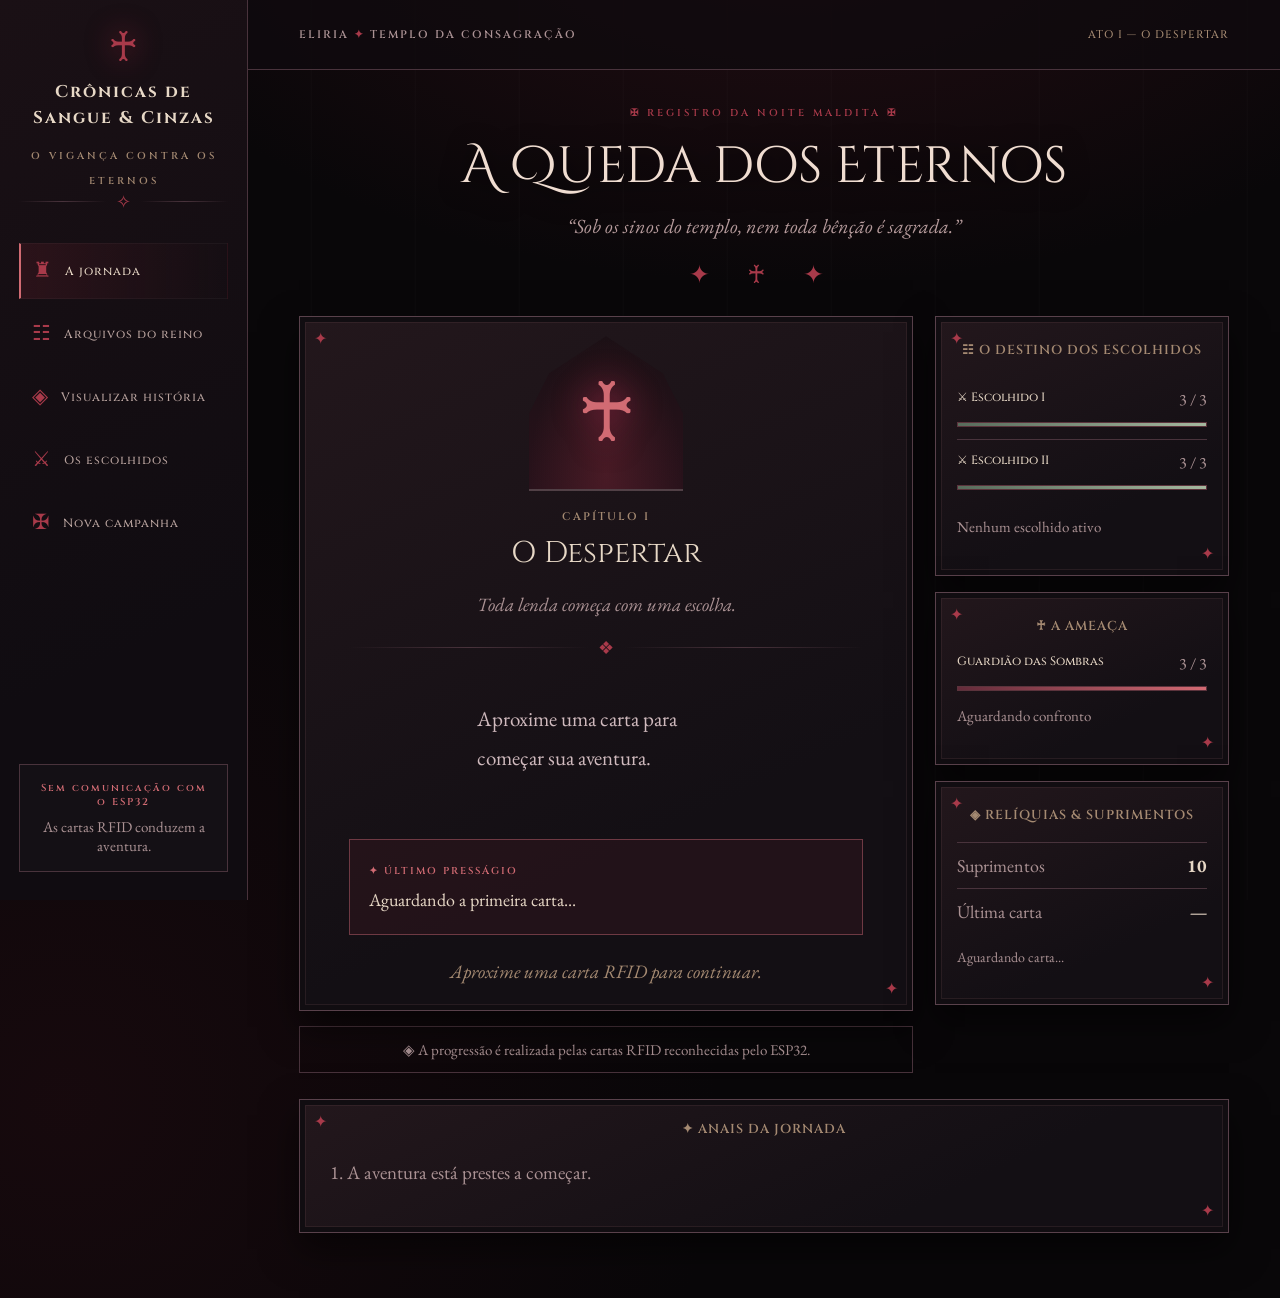
==== commit c8d90f56: "alterações" ====
--- a/data/index.html
+++ b/data/index.html
@@ -44,7 +44,7 @@
                 Sangue &amp; Cinzas
             </h1>
 
-            <small>O códice dos eternos</small>
+            <small>O vigança contra os eternos</small>
 
             <div class="divider-orn">✧</div>
 
